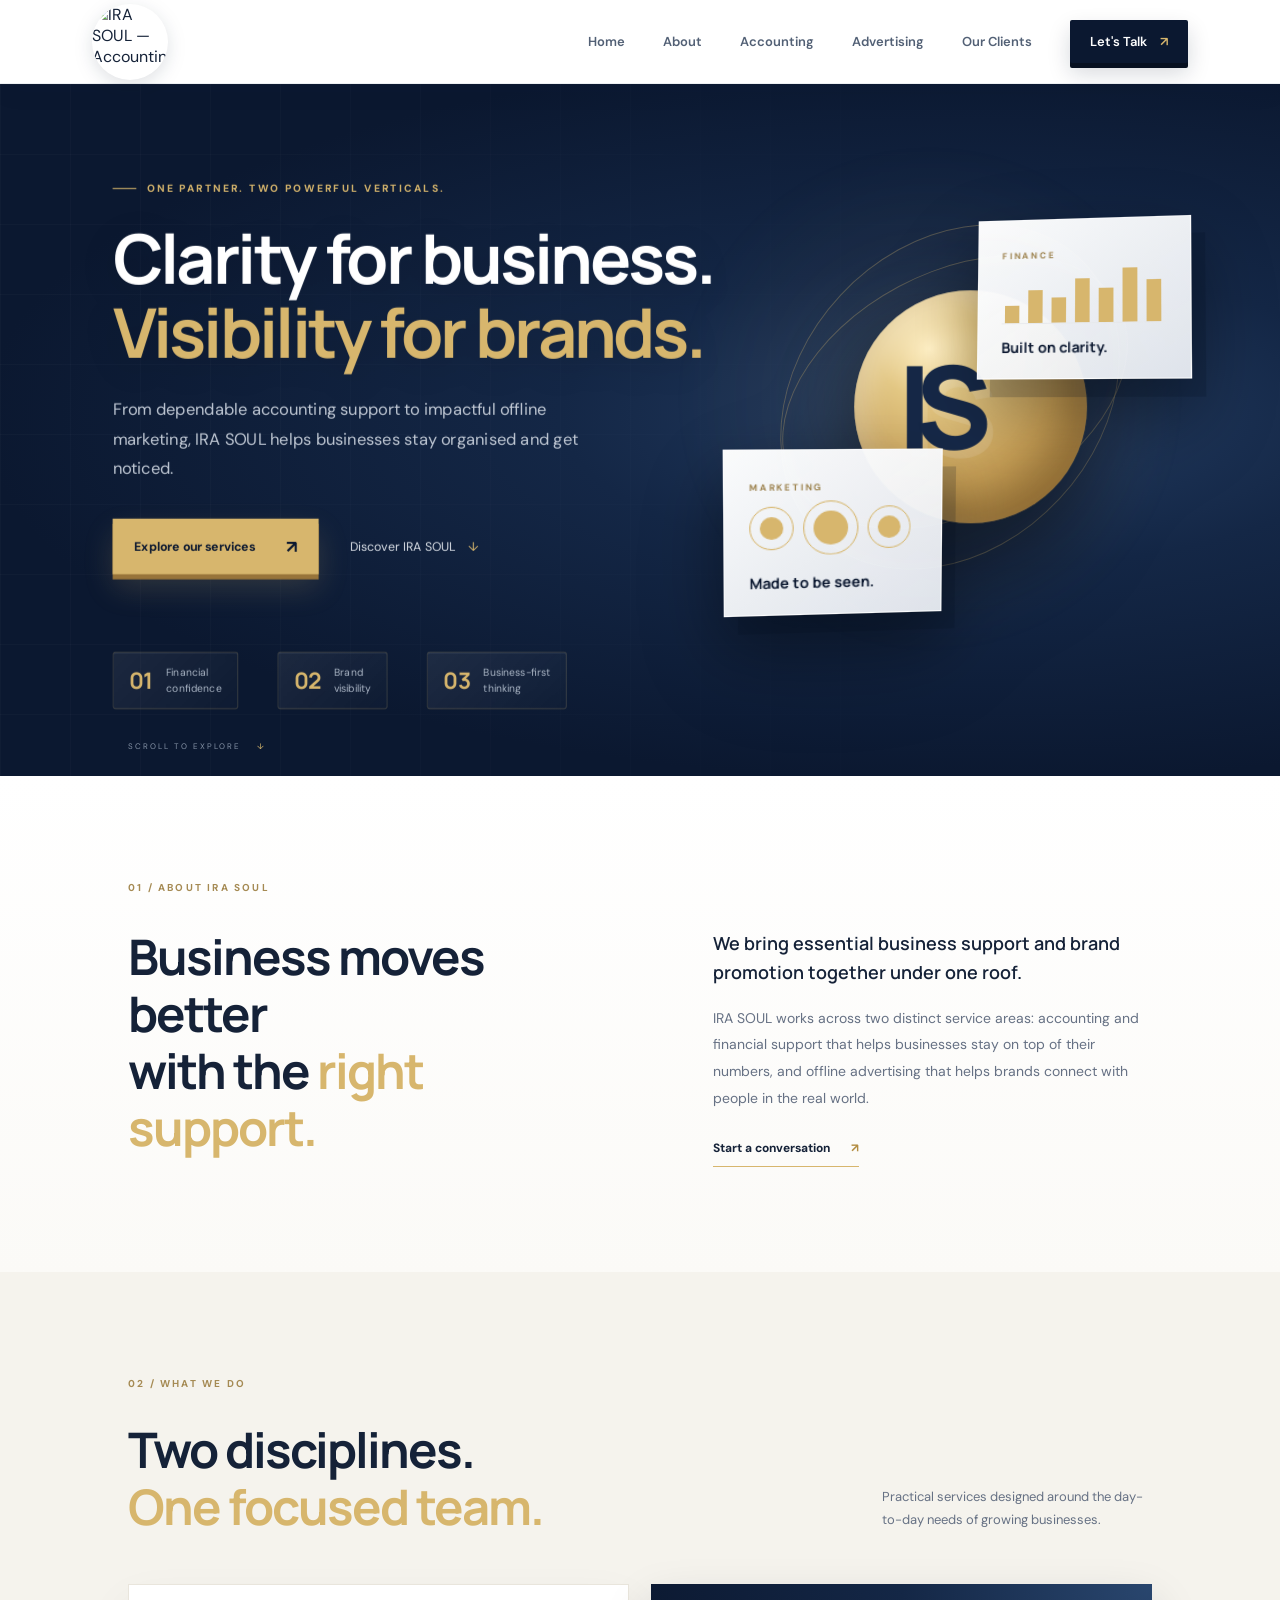
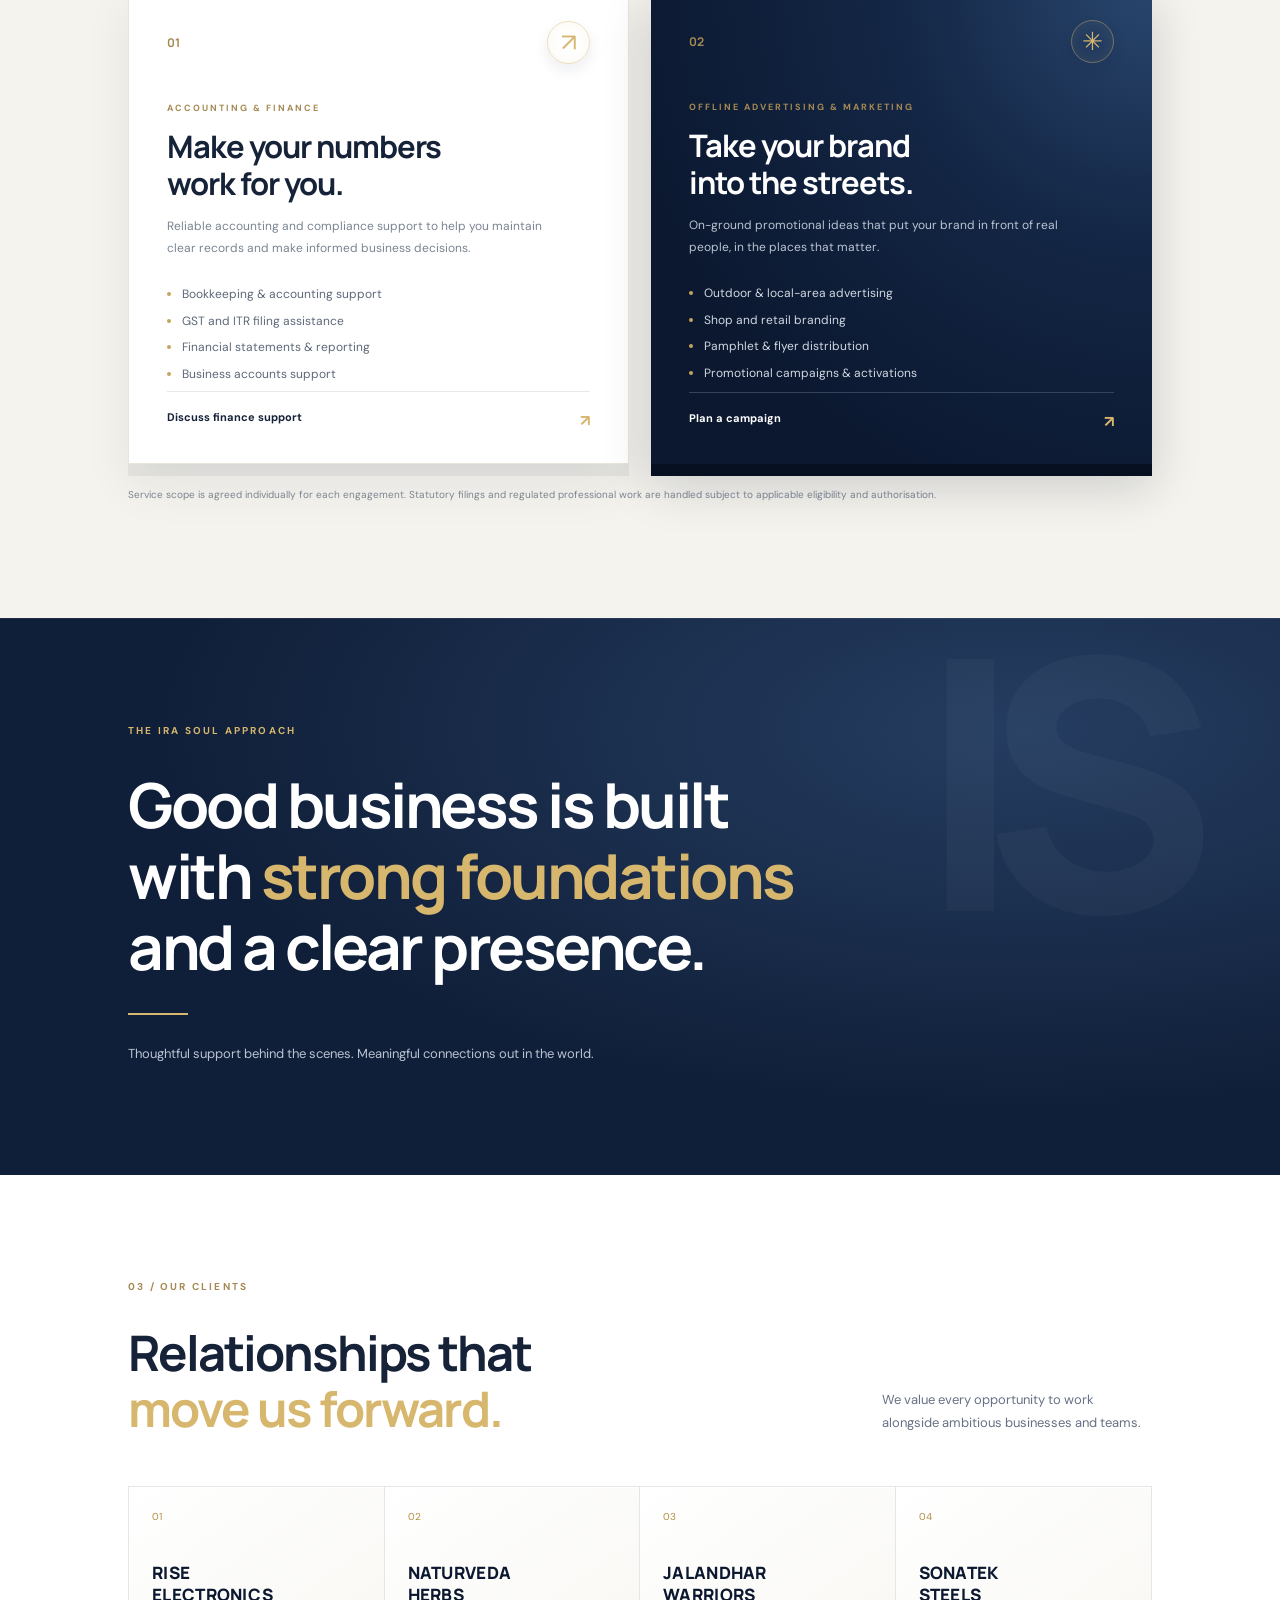
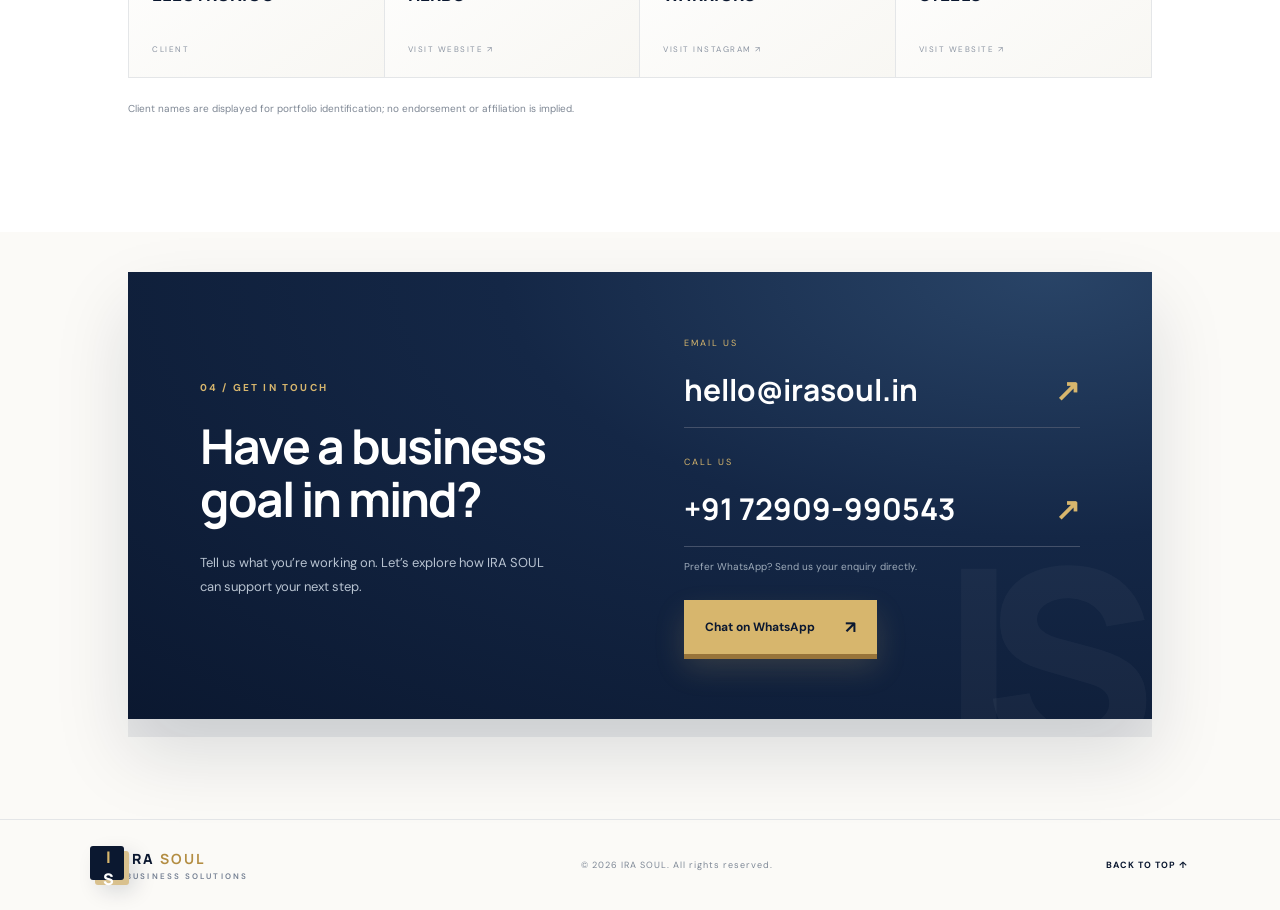
==== index.html @ 8b899a7f "Switch corporate site navigation to dedicated pages" ====
<!doctype html>
<html lang="en">
<head>
  <meta charset="utf-8"><meta name="viewport" content="width=device-width, initial-scale=1">
  <meta name="theme-color" content="#0b1830">
  <meta name="description" content="IRA SOUL brings together accounting and financial support with creative offline advertising and marketing solutions.">
  <title>IRA SOUL | Accounting & Financial Services · Offline Advertising</title>
  <link rel="preconnect" href="https://fonts.googleapis.com"><link rel="preconnect" href="https://fonts.gstatic.com" crossorigin>
  <link href="https://fonts.googleapis.com/css2?family=DM+Sans:wght@400;500;600;700&family=Manrope:wght@400;500;600;700;800&display=swap" rel="stylesheet">
  <link rel="icon" href="https://d2ol7oe51mr4n9.cloudfront.net/user_3KKWYyup1Y2Vf4cGTbC1KsWcP6C/b02558cb-f5ce-4923-b860-c89dc8fa4da7.jpg"><link rel="stylesheet" href="styles.css">
</head>
<body>
<header class="site-header"><a class="brand" href="index.html" aria-label="IRA SOUL home"><img class="brand-logo" src="https://d2ol7oe51mr4n9.cloudfront.net/user_3KKWYyup1Y2Vf4cGTbC1KsWcP6C/b02558cb-f5ce-4923-b860-c89dc8fa4da7.jpg" alt="IRA SOUL — Accounting & Software Solutions"></a>
<button class="menu-toggle" aria-label="Open navigation" aria-expanded="false">☰</button>
<nav class="nav"><a href="index.html">Home</a><a href="about.html">About</a><a href="accounting.html">Accounting</a><a href="advertising.html">Advertising</a><a href="clients.html">Our Clients</a><a href="contact.html" class="nav-cta">Let's Talk <span>↗</span></a></nav></header>
<main>
<section class="hero" id="home"><div class="hero-grid"></div><div class="hero-content"><div class="eyebrow light"><i></i> ONE PARTNER. TWO POWERFUL VERTICALS.</div><h1>Clarity for business.<br><em>Visibility for brands.</em></h1><p>From dependable accounting support to impactful offline marketing, IRA SOUL helps businesses stay organised and get noticed.</p><div class="hero-actions"><a class="button button-gold" href="#services">Explore our services <span>↗</span></a><a class="text-link" href="#about">Discover IRA SOUL <span>↓</span></a></div><div class="hero-proof"><div><b>01</b><span>Financial<br>confidence</span></div><div><b>02</b><span>Brand<br>visibility</span></div><div><b>03</b><span>Business-first<br>thinking</span></div></div></div><div class="hero-art" aria-hidden="true"><div class="orbit orbit-one"></div><div class="orbit orbit-two"></div><div class="art-card card-top"><span class="mini-label">FINANCE</span><div class="chart"><i></i><i></i><i></i><i></i><i></i><i></i><i></i></div><b>Built on clarity.</b></div><div class="art-card card-bottom"><span class="mini-label">MARKETING</span><div class="signal"><i></i><i></i><i></i></div><b>Made to be seen.</b></div><div class="gold-disc"></div><div class="hero-monogram">IS</div></div><div class="hero-scroll">SCROLL TO EXPLORE <span>↓</span></div></section>
<section class="intro section" id="about"><div class="section-kicker">01 / ABOUT IRA SOUL</div><div class="intro-layout"><h2>Business moves better<br>with the <em>right support.</em></h2><div><p class="lead">We bring essential business support and brand promotion together under one roof.</p><p>IRA SOUL works across two distinct service areas: accounting and financial support that helps businesses stay on top of their numbers, and offline advertising that helps brands connect with people in the real world.</p><a class="arrow-link" href="#contact">Start a conversation <span>↗</span></a></div></div></section>
<section class="services section" id="services"><div class="section-kicker">02 / WHAT WE DO</div><div class="section-heading"><h2>Two disciplines.<br><em>One focused team.</em></h2><p>Practical services designed around the day-to-day needs of growing businesses.</p></div><div class="service-grid"><article class="service-card finance"><div class="service-top"><span class="service-number">01</span><span class="service-icon">↗</span></div><div class="service-tag">ACCOUNTING & FINANCE</div><h3>Make your numbers<br>work for you.</h3><p>Reliable accounting and compliance support to help you maintain clear records and make informed business decisions.</p><ul><li>Bookkeeping & accounting support</li><li>GST and ITR filing assistance</li><li>Financial statements & reporting</li><li>Business accounts support</li></ul><a href="#contact" class="card-link">Discuss finance support <span>↗</span></a></article><article class="service-card marketing"><div class="service-top"><span class="service-number">02</span><span class="service-icon">✳</span></div><div class="service-tag">OFFLINE ADVERTISING & MARKETING</div><h3>Take your brand<br>into the streets.</h3><p>On-ground promotional ideas that put your brand in front of real people, in the places that matter.</p><ul><li>Outdoor & local-area advertising</li><li>Shop and retail branding</li><li>Pamphlet & flyer distribution</li><li>Promotional campaigns & activations</li></ul><a href="#contact" class="card-link">Plan a campaign <span>↗</span></a></article></div><p class="disclaimer">Service scope is agreed individually for each engagement. Statutory filings and regulated professional work are handled subject to applicable eligibility and authorisation.</p></section>
<section class="statement"><div class="statement-inner"><span class="section-kicker light">THE IRA SOUL APPROACH</span><h2>Good business is built<br>with <em>strong foundations</em><br>and a clear presence.</h2><div class="statement-line"></div><p>Thoughtful support behind the scenes. Meaningful connections out in the world.</p></div></section>
<section class="clients section" id="clients"><div class="section-kicker">03 / OUR CLIENTS</div><div class="section-heading"><h2>Relationships that<br><em>move us forward.</em></h2><p>We value every opportunity to work alongside ambitious businesses and teams.</p></div><div class="client-grid"><div class="client-tile"><span>01</span><strong>RISE<br>ELECTRONICS</strong><small>CLIENT</small></div><a class="client-tile" href="https://naturvedaherbs.in/" target="_blank" rel="noopener"><span>02</span><strong>NATURVEDA<br>HERBS</strong><small>VISIT WEBSITE ↗</small></a><a class="client-tile" href="https://www.instagram.com/jalandhar_warriors_/" target="_blank" rel="noopener"><span>03</span><strong>JALANDHAR<br>WARRIORS</strong><small>VISIT INSTAGRAM ↗</small></a><a class="client-tile" href="https://www.sonateksteels.com/" target="_blank" rel="noopener"><span>04</span><strong>SONATEK<br>STEELS</strong><small>VISIT WEBSITE ↗</small></a></div><p class="client-note">Client names are displayed for portfolio identification; no endorsement or affiliation is implied.</p></section>
<section class="contact section" id="contact"><div class="contact-panel"><div><div class="section-kicker light">04 / GET IN TOUCH</div><h2>Have a business<br>goal in mind?</h2><p>Tell us what you’re working on. Let’s explore how IRA SOUL can support your next step.</p></div><div class="contact-side"><div class="contact-label">EMAIL US</div><a class="contact-email" href="mailto:hello@irasoul.in">hello@irasoul.in <span>↗</span></a><div class="contact-label" style="margin-top:28px">CALL US</div><a class="contact-email" href="tel:+9172909990543">+91 72909-990543 <span>↗</span></a><p class="contact-hint">Prefer WhatsApp? Send us your enquiry directly.</p><a class="button button-gold" href="https://wa.me/9172909990543?text=Hello%20IRA%20SOUL%2C%20I%20would%20like%20to%20make%20an%20enquiry." target="_blank" rel="noopener">Chat on WhatsApp <span>↗</span></a></div></div></section>
</main>
<footer><a class="brand footer-brand" href="index.html"><span class="brand-mark">I<span>S</span></span><span class="brand-name">IRA <b>SOUL</b><small>BUSINESS SOLUTIONS</small></span></a><span>© <span id="year"></span> IRA SOUL. All rights reserved.</span><a href="#home" class="back-top">BACK TO TOP ↑</a></footer>
<script src="script.js"></script>
</body></html>
---- styles.css ----
:root{--navy:#0b1830;--navy2:#142746;--gold:#d7b66d;--cream:#f5f3ed;--ink:#152238;--muted:#667184;--line:#e4e6e8}*{box-sizing:border-box}html{scroll-behavior:smooth}body{margin:0;color:var(--ink);font-family:'DM Sans',sans-serif}a{color:inherit;text-decoration:none}.site-header{height:84px;padding:0 7.2%;display:flex;align-items:center;justify-content:space-between;background:#fff;position:sticky;top:0;z-index:20;border-bottom:1px solid #edf0f2}.brand{display:flex;align-items:center;gap:12px}.brand-mark{width:42px;height:42px;background:var(--navy);color:var(--gold);display:grid;place-items:center;font:800 19px Manrope;letter-spacing:-3px;border-radius:3px}.brand-mark span{color:white}.brand-name{font:800 17px Manrope;letter-spacing:2px;color:var(--navy)}.brand-name b{color:#b38d42}.brand-name small{display:block;font:600 8px 'DM Sans';letter-spacing:2.1px;margin-top:3px;color:#758093}.nav{display:flex;align-items:center;gap:38px;font-size:13px;font-weight:600}.nav a:not(.nav-cta){color:#526075}.nav a:hover,.arrow-link:hover{color:#b38d42}.nav-cta{background:var(--navy);color:#fff;padding:13px 20px;border-radius:2px}.nav-cta span{color:var(--gold);margin-left:10px}.menu-toggle{display:none;background:none;border:0;font-size:25px}.hero{min-height:660px;background:var(--navy);color:white;position:relative;overflow:hidden;padding:105px 10% 75px;display:flex;align-items:center}.hero-grid{position:absolute;inset:0;background-image:linear-gradient(rgba(255,255,255,.035) 1px,transparent 1px),linear-gradient(90deg,rgba(255,255,255,.035) 1px,transparent 1px);background-size:70px 70px;mask-image:linear-gradient(90deg,black,transparent 85%)}.hero-content{position:relative;z-index:2;max-width:610px}.eyebrow,.section-kicker{font-size:10px;letter-spacing:2.2px;font-weight:700;color:#a58a53}.eyebrow{display:flex;align-items:center;gap:10px}.eyebrow i{width:23px;height:1px;background:var(--gold)}.light{color:var(--gold)}h1,h2,h3{font-family:Manrope,sans-serif}h1{font-size:clamp(44px,5.2vw,70px);line-height:1.08;letter-spacing:-3px;margin:25px 0}h1 em,h2 em{font-style:normal;color:var(--gold)}.hero-content>p{font-size:16px;line-height:1.8;color:#c1c9d5;max-width:490px}.hero-actions{display:flex;align-items:center;gap:30px;margin-top:34px}.button{display:inline-flex;align-items:center;gap:30px;padding:16px 21px;font-size:12px;font-weight:700}.button-gold{background:var(--gold);color:var(--navy)}.button span{font-size:17px}.text-link{font-size:12px;color:#dbe0e7}.text-link span{color:var(--gold);padding-left:9px}.hero-proof{display:flex;gap:38px;margin-top:75px}.hero-proof div{display:flex;gap:12px;align-items:center}.hero-proof b{font:700 22px Manrope;color:var(--gold)}.hero-proof span{font-size:10px;line-height:1.5;color:#aeb9c8}.hero-art{position:absolute;right:9%;top:17%;width:410px;height:420px}.orbit{position:absolute;border:1px solid rgba(215,182,109,.3);border-radius:50%;transform:rotate(-28deg)}.orbit-one{width:370px;height:240px;top:70px;left:15px}.orbit-two{width:300px;height:380px;top:5px;left:45px;transform:rotate(43deg)}.gold-disc{position:absolute;width:220px;height:220px;border-radius:50%;background:linear-gradient(135deg,#e4cc91,#a57d36);top:95px;left:105px;box-shadow:0 20px 90px #0006}.hero-monogram{position:absolute;top:132px;left:148px;font:800 105px Manrope;letter-spacing:-15px;color:#152746;z-index:2}.art-card{position:absolute;z-index:3;background:#fff;color:var(--navy);padding:19px 21px;box-shadow:0 18px 55px #0004;width:190px}.card-top{top:35px;right:0}.card-bottom{bottom:32px;left:0}.mini-label{font-size:8px;letter-spacing:1.8px;color:#9b814c;font-weight:700}.art-card>b{display:block;font:700 13px Manrope;margin-top:12px}.chart{height:55px;display:flex;align-items:end;gap:8px;border-bottom:1px solid #e6e8eb;padding:0 3px}.chart i{width:13px;background:#d7b66d;height:30%}.chart i:nth-child(2){height:55%}.chart i:nth-child(3){height:42%}.chart i:nth-child(4){height:75%}.chart i:nth-child(5){height:58%}.chart i:nth-child(6){height:90%}.chart i:nth-child(7){height:70%}.signal{height:55px;display:flex;align-items:center;gap:8px}.signal i{width:38px;height:38px;border:1px solid #d7b66d;border-radius:50%;position:relative}.signal i:after{content:'';position:absolute;inset:8px;border-radius:50%;background:#d7b66d}.signal i:nth-child(2){width:48px;height:48px}.hero-scroll{position:absolute;bottom:25px;left:10%;font-size:8px;letter-spacing:2px;color:#8592a5}.hero-scroll span{color:var(--gold);margin-left:12px}.section{padding:105px 10%}.intro-layout{display:grid;grid-template-columns:1.1fr 1fr;gap:10%;margin-top:35px}.intro h2,.section-heading h2{font-size:clamp(34px,4vw,49px);line-height:1.16;letter-spacing:-2px;margin:0}.intro-layout p{color:var(--muted);font-size:14px;line-height:1.9}.intro-layout .lead{font:600 18px/1.6 Manrope;color:var(--ink);margin-top:0}.arrow-link{display:inline-block;margin-top:15px;font-size:12px;font-weight:700;border-bottom:1px solid var(--gold);padding-bottom:10px}.arrow-link span{color:#b38d42;margin-left:18px}.services{background:var(--cream)}.section-heading{display:flex;justify-content:space-between;align-items:end;margin:32px 0 48px}.section-heading>p{max-width:270px;color:var(--muted);font-size:13px;line-height:1.8;margin:0 0 4px}.service-grid{display:grid;grid-template-columns:1fr 1fr;gap:22px}.service-card{padding:36px 38px 32px;min-height:480px;position:relative}.finance{background:#fff}.marketing{background:var(--navy);color:white}.service-top{display:flex;justify-content:space-between;align-items:center}.service-number{font:700 12px Manrope;color:#a58a53}.service-icon{font-size:25px;color:var(--gold)}.service-tag{font-size:9px;letter-spacing:2px;font-weight:700;color:#a58a53;margin-top:38px}.service-card h3{font-size:31px;letter-spacing:-1px;line-height:1.2;margin:14px 0}.service-card>p{font-size:12px;line-height:1.8;color:#7a8492;max-width:390px}.marketing>p{color:#bac4d2}.service-card ul{padding:10px 0 0 15px;margin:0;color:#5d6879;font-size:12px;line-height:2.2}.marketing ul{color:#d1d8e1}.service-card li::marker{color:#c4a45f}.card-link{position:absolute;bottom:32px;left:38px;right:38px;border-top:1px solid #e7e9eb;padding-top:18px;font-size:11px;font-weight:700;display:flex;justify-content:space-between}.marketing .card-link{border-color:#34435b}.card-link span{color:var(--gold);font-size:16px}.disclaimer,.client-note{font-size:10px;line-height:1.7;color:#7e8794;margin-top:22px}.statement{background:#101f39;color:white;padding:100px 10%;position:relative;overflow:hidden}.statement:after{content:'IS';position:absolute;right:8%;top:-80px;font:800 350px Manrope;color:#ffffff08;letter-spacing:-40px}.statement-inner{position:relative;z-index:1}.statement h2{font-size:clamp(38px,5vw,62px);line-height:1.15;letter-spacing:-2.5px;margin:30px 0}.statement-line{width:60px;height:2px;background:var(--gold);margin:30px 0}.statement p{font-size:13px;color:#b9c3d1}.clients{background:#fff}.client-grid{display:grid;grid-template-columns:repeat(4,1fr);border:1px solid var(--line);margin-top:15px}.client-tile{min-height:190px;padding:23px;display:flex;flex-direction:column;justify-content:space-between;border-right:1px solid var(--line);transition:.25s}.client-tile:last-child{border:0}.client-tile:hover{background:var(--cream);transform:translateY(-4px)}.client-tile>span{font-size:10px;color:#b38d42}.client-tile strong{font:800 17px/1.3 Manrope;letter-spacing:.3px;color:var(--navy)}.client-tile small{font-size:8px;letter-spacing:1.5px;color:#8b94a2}.contact{padding-top:40px;padding-bottom:100px}.contact-panel{background:var(--navy);color:white;padding:65px 7%;display:grid;grid-template-columns:1fr 1fr;gap:10%;align-items:center}.contact-panel h2{font-size:48px;line-height:1.12;letter-spacing:-2px;margin:25px 0}.contact-panel>div:first-child>p{color:#b8c3d1;font-size:13px;line-height:1.8;max-width:360px}.contact-label{font-size:9px;letter-spacing:2px;color:var(--gold);margin-bottom:20px}.contact-email{font:700 clamp(20px,2.5vw,30px) Manrope;border-bottom:1px solid #44516a;padding-bottom:17px;display:flex;justify-content:space-between}.contact-email span{color:var(--gold)}.contact-hint{font-size:10px;color:#9eabba;line-height:1.6;margin:12px 0 25px}footer{padding:28px 7.2%;display:flex;align-items:center;justify-content:space-between;border-top:1px solid var(--line)}footer>span,.back-top{font-size:9px;letter-spacing:1px;color:#7d8795}.footer-brand .brand-mark{width:34px;height:34px;font-size:16px}.footer-brand .brand-name{font-size:14px}.back-top{font-weight:700;color:var(--navy)}@media(max-width:900px){.hero{padding-left:7%;padding-right:7%}.hero-art{right:-4%;opacity:.55}.hero-content{max-width:560px}.section{padding:80px 7%}.hero-scroll{left:7%}.client-grid{grid-template-columns:repeat(2,1fr)}.client-tile:nth-child(2){border-right:0}.client-tile:nth-child(-n+2){border-bottom:1px solid var(--line)}}@media(max-width:650px){.site-header{height:70px;padding:0 6%}.menu-toggle{display:block;color:var(--navy)}.nav{display:none;position:absolute;top:70px;left:0;right:0;background:#fff;padding:22px 6%;flex-direction:column;align-items:stretch;gap:20px;border-bottom:1px solid var(--line)}.nav.open{display:flex}.nav-cta{text-align:center}.hero{min-height:690px;padding:75px 7% 90px;align-items:flex-start}.hero-content{max-width:100%}h1{font-size:46px;letter-spacing:-2px}.hero-content>p{font-size:14px}.hero-art{top:330px;right:-65px;transform:scale(.72);transform-origin:top right;opacity:.48}.hero-proof{gap:17px;margin-top:55px}.hero-proof div{gap:7px}.hero-proof b{font-size:18px}.hero-proof span{font-size:8px}.hero-actions{gap:18px;flex-wrap:wrap}.button{padding:14px 16px}.intro-layout,.contact-panel{grid-template-columns:1fr;gap:25px}.intro h2,.section-heading h2{font-size:37px}.section-heading{display:block}.section-heading>p{margin-top:18px}.service-grid{grid-template-columns:1fr}.service-card{min-height:455px;padding:30px}.card-link{left:30px;right:30px}.statement{padding:75px 7%}.statement h2{font-size:40px}.client-grid{grid-template-columns:1fr 1fr}.client-tile{min-height:160px;padding:17px}.client-tile strong{font-size:14px}.contact{padding:20px 5% 65px}.contact-panel{padding:42px 8%}.contact-panel h2{font-size:40px}footer{padding:24px 6%;flex-wrap:wrap;gap:20px}footer>span{order:3;width:100%}}


/* IRA SOUL — refined dimensional visual system */
:root{--gold-bright:#f0d79c;--gold-deep:#98743a}
body{background:#fbfaf7}
.site-header{box-shadow:0 8px 28px rgba(11,24,48,.045);backdrop-filter:blur(14px)}
.brand-mark{position:relative;box-shadow:5px 5px 0 #d9c18e,10px 10px 22px rgba(11,24,48,.16);transform:translate(-2px,-2px)}
.nav-cta{box-shadow:0 5px 0 #071020,0 10px 22px rgba(11,24,48,.17);transition:transform .2s,box-shadow .2s}
.nav-cta:hover{transform:translateY(-3px);box-shadow:0 8px 0 #071020,0 16px 25px rgba(11,24,48,.2)}
.hero{isolation:isolate;perspective:1200px;background:radial-gradient(ellipse at 76% 48%,#243d62 0%,#142746 30%,#0b1830 72%)}
.hero:before{content:"";position:absolute;z-index:-1;width:520px;height:520px;border-radius:50%;right:7%;top:8%;background:radial-gradient(circle,rgba(215,182,109,.14),rgba(215,182,109,.035) 42%,transparent 70%);filter:blur(2px)}
.hero-grid{opacity:.65}
.hero-content{transform:translateZ(35px)}
.hero h1{ text-shadow:0 8px 35px rgba(0,0,0,.18)}
.button-gold{box-shadow:0 5px 0 #98743a,0 14px 30px rgba(215,182,109,.18);transition:transform .22s,box-shadow .22s}
.button-gold:hover{transform:translateY(-3px);box-shadow:0 8px 0 #98743a,0 18px 35px rgba(215,182,109,.25)}
.hero-art{perspective:1000px;transform-style:preserve-3d;filter:drop-shadow(0 30px 40px rgba(0,0,0,.16))}
.orbit{box-shadow:inset 0 0 25px rgba(215,182,109,.035)}
.gold-disc{background:radial-gradient(circle at 32% 25%,#fff0c6 0%,#e3c783 22%,#c49d55 57%,#8c682f 100%);box-shadow:inset -18px -20px 34px rgba(74,48,11,.24),inset 12px 12px 24px rgba(255,255,255,.3),0 35px 70px rgba(0,0,0,.38);transform:translateZ(55px)}
.hero-monogram{text-shadow:5px 7px 0 rgba(255,255,255,.12);transform:translateZ(85px)}
.art-card{border:1px solid rgba(255,255,255,.75);background:linear-gradient(145deg,rgba(255,255,255,.98),rgba(235,239,245,.94));box-shadow:12px 16px 0 rgba(4,13,29,.18),0 28px 55px rgba(0,0,0,.27);transform-style:preserve-3d;transition:transform .35s,box-shadow .35s}
.card-top{transform:translateZ(105px) rotateY(-9deg) rotateX(5deg)}
.card-bottom{transform:translateZ(125px) rotateY(8deg) rotateX(-4deg)}
.card-top:hover{transform:translateZ(135px) rotateY(-4deg) rotateX(2deg)}
.card-bottom:hover{transform:translateZ(155px) rotateY(4deg) rotateX(-2deg)}
.hero-proof div{padding:12px 15px;border:1px solid rgba(215,182,109,.17);background:linear-gradient(135deg,rgba(255,255,255,.07),rgba(255,255,255,.015));box-shadow:inset 0 1px rgba(255,255,255,.08);border-radius:3px}
.section{position:relative}
.intro{background:linear-gradient(180deg,#fff 0%,#fbfaf7 100%)}
.service-card{transform-style:preserve-3d;box-shadow:0 12px 0 rgba(11,24,48,.055),0 22px 45px rgba(11,24,48,.07);transition:transform .3s,box-shadow .3s}
.service-card:hover{transform:translateY(-8px) perspective(900px) rotateX(1deg);box-shadow:0 18px 0 rgba(11,24,48,.045),0 32px 55px rgba(11,24,48,.13)}
.finance{border:1px solid #e9e5dc}
.marketing{background:radial-gradient(circle at 100% 0%,#29466e 0%,#142746 36%,#0b1830 78%);box-shadow:0 12px 0 #071020,0 22px 45px rgba(11,24,48,.18)}
.service-icon{width:43px;height:43px;border:1px solid rgba(215,182,109,.45);border-radius:50%;display:grid;place-items:center;box-shadow:inset 0 0 15px rgba(215,182,109,.1),0 6px 15px rgba(11,24,48,.08)}
.statement{background:radial-gradient(ellipse at 80% 20%,#253d61,#101f39 60%);box-shadow:inset 0 1px rgba(255,255,255,.06)}
.client-tile{background:linear-gradient(145deg,#fff,#f8f7f3);box-shadow:inset 0 1px #fff;transition:transform .25s,box-shadow .25s,background .25s}
.client-tile:hover{transform:translateY(-6px) perspective(600px) rotateX(2deg);box-shadow:0 12px 24px rgba(11,24,48,.1);background:#fff}
.contact-panel{background:radial-gradient(ellipse at 90% 0%,#294467,#142746 42%,#0b1830 100%);box-shadow:0 18px 0 rgba(11,24,48,.07),0 35px 70px rgba(11,24,48,.13);position:relative;overflow:hidden}
.contact-panel:after{content:"IS";position:absolute;right:3%;bottom:-115px;font:800 260px Manrope;letter-spacing:-35px;color:rgba(255,255,255,.035);pointer-events:none}
.contact-panel>div{position:relative;z-index:1}
@media(max-width:900px){.hero-art{transform:scale(.92);transform-origin:center right}}
@media(max-width:650px){.hero-art{transform:scale(.72);transform-origin:top right}.hero-proof div{padding:8px 9px}.service-card:hover,.client-tile:hover{transform:none}.card-top{transform:translateZ(70px) rotateY(-5deg)}.card-bottom{transform:translateZ(85px) rotateY(5deg)}}
@media(prefers-reduced-motion:reduce){*,*::before,*::after{scroll-behavior:auto!important;transition:none!important;animation:none!important}}

/* Official IRA SOUL brand mark */
.brand{gap:0}
.brand-logo{display:block;width:76px;height:76px;object-fit:contain;border-radius:50%;background:#fff;filter:drop-shadow(0 5px 9px rgba(11,24,48,.13));}
@media(max-width:650px){.brand-logo{width:66px;height:66px}}
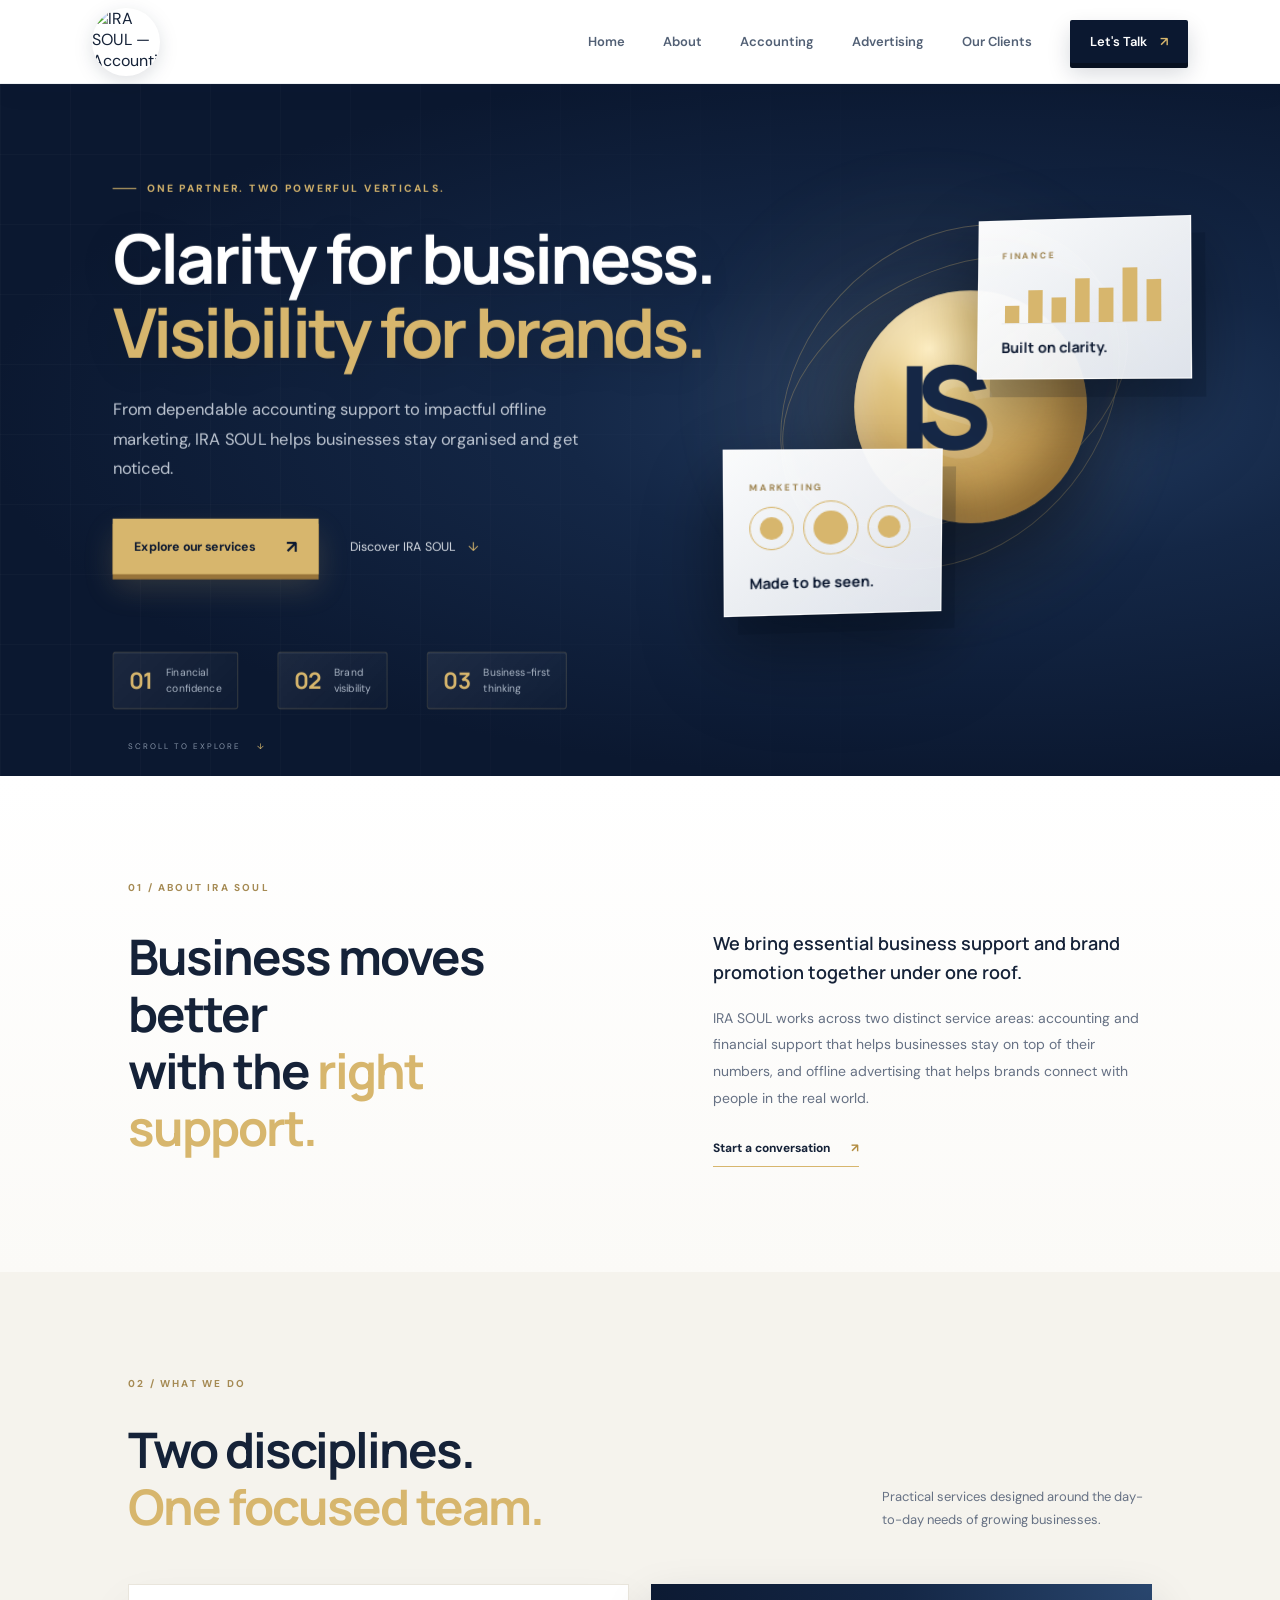
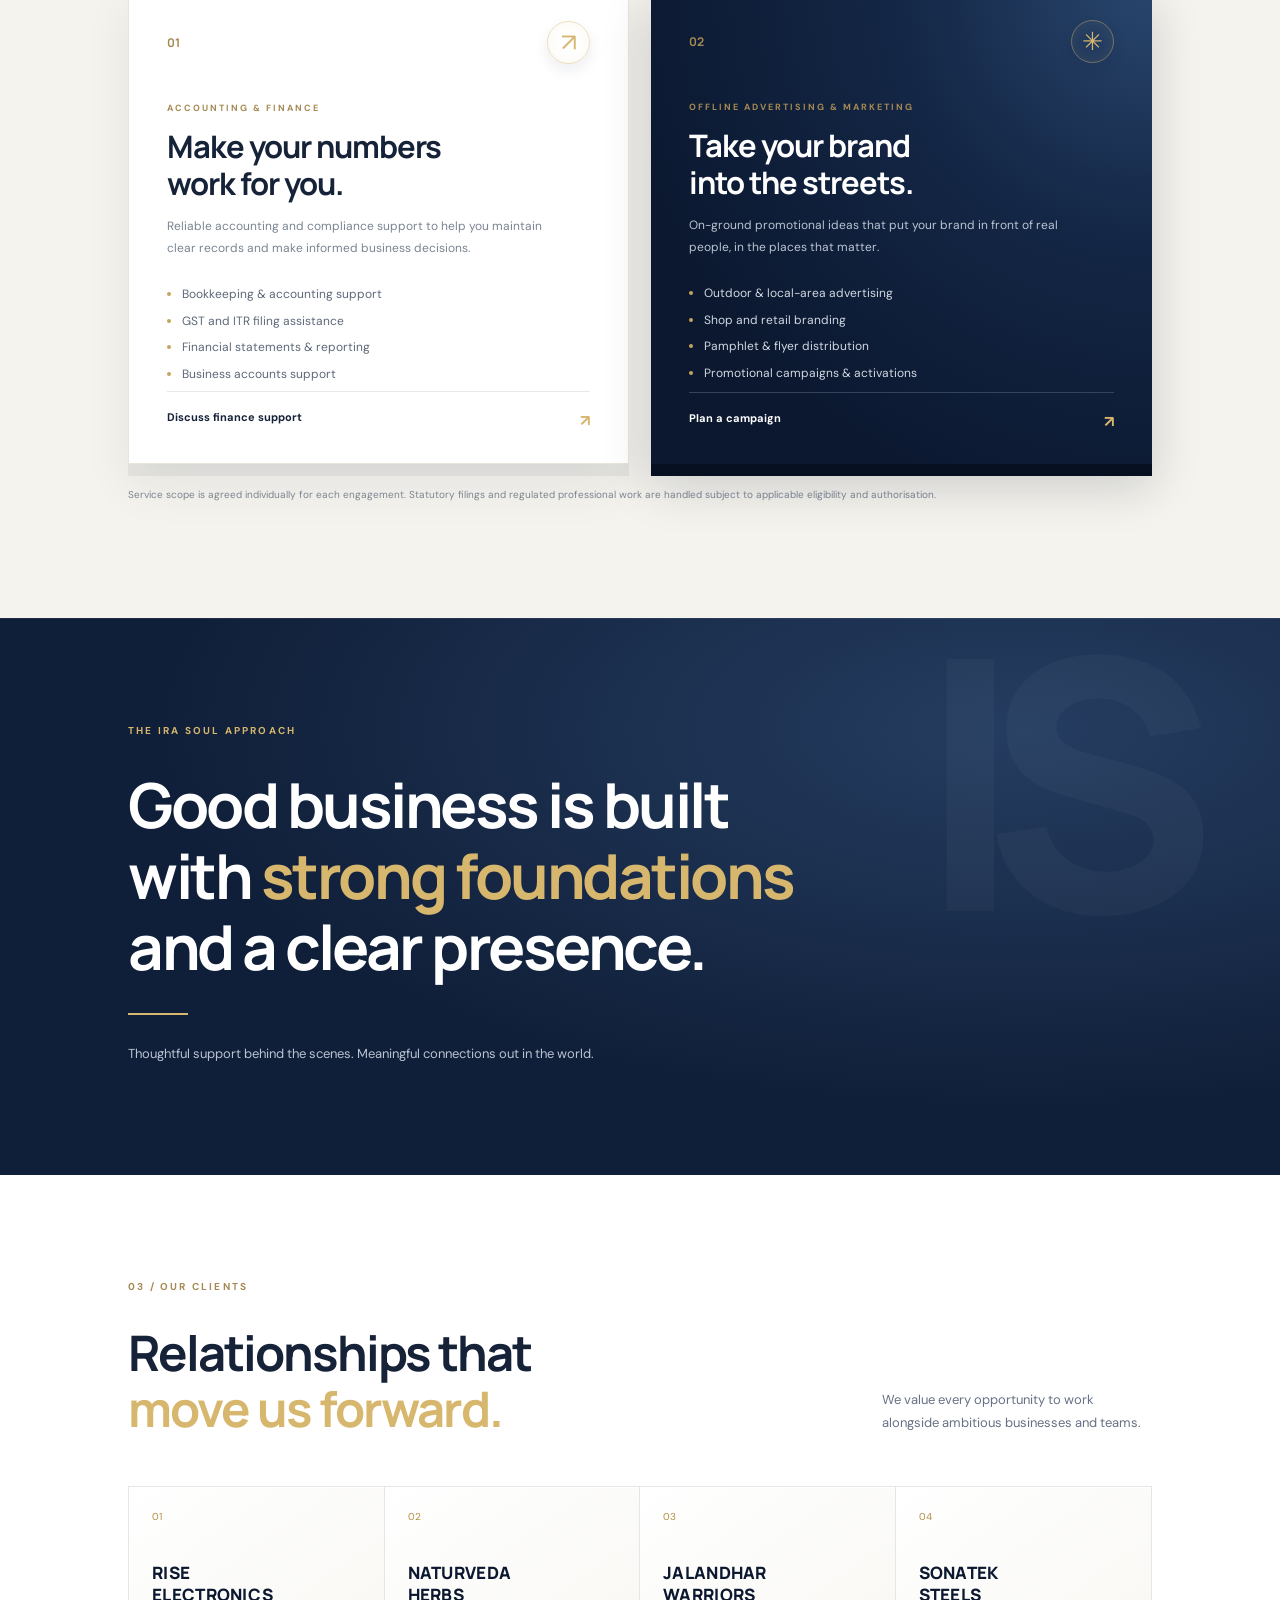
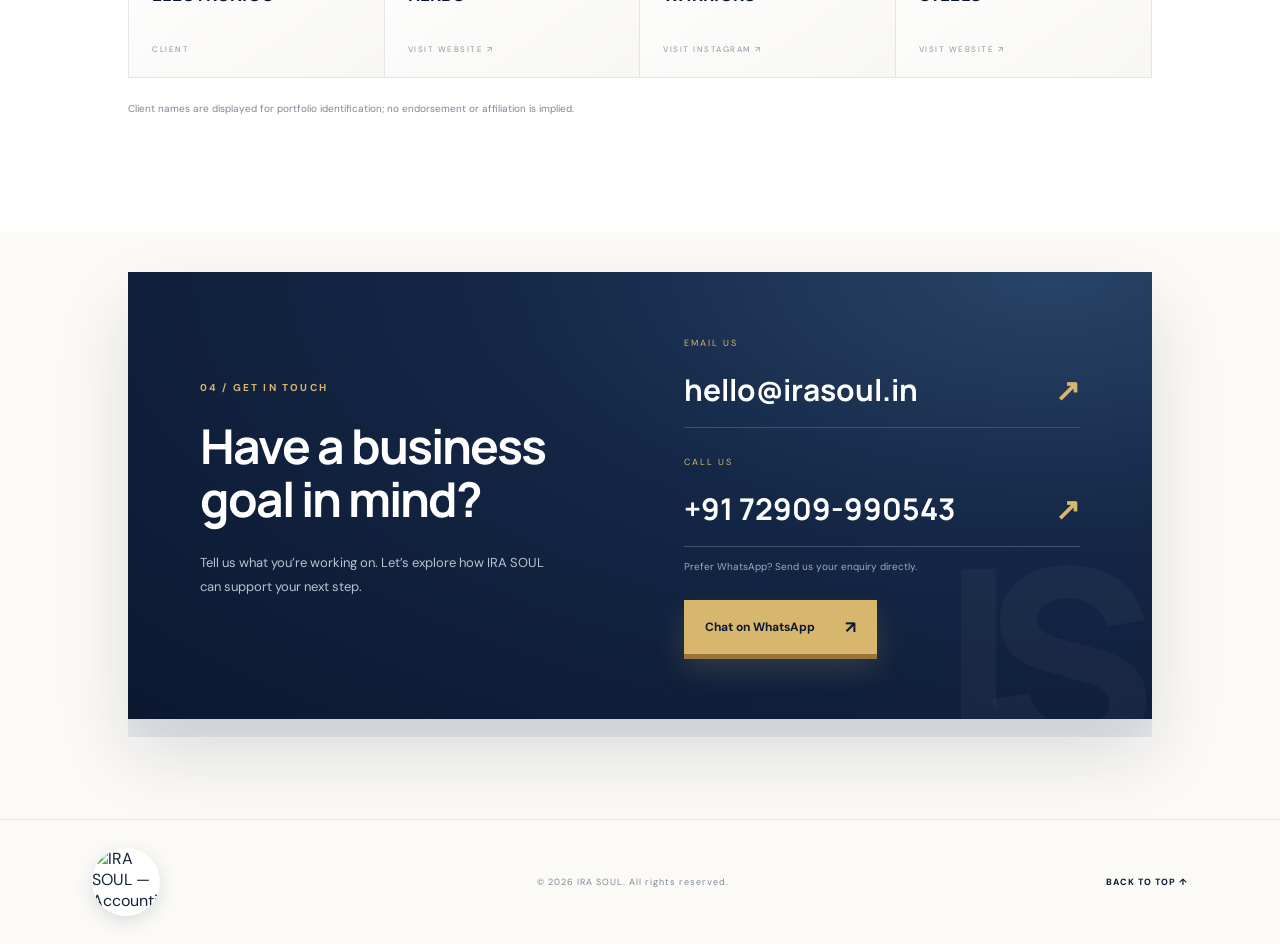
==== commit b98dbdca: "Replace text footer mark with official IRA SOUL logo" ====
--- a/index.html
+++ b/index.html
@@ -21,6 +21,6 @@
 <section class="clients section" id="clients"><div class="section-kicker">03 / OUR CLIENTS</div><div class="section-heading"><h2>Relationships that<br><em>move us forward.</em></h2><p>We value every opportunity to work alongside ambitious businesses and teams.</p></div><div class="client-grid"><div class="client-tile"><span>01</span><strong>RISE<br>ELECTRONICS</strong><small>CLIENT</small></div><a class="client-tile" href="https://naturvedaherbs.in/" target="_blank" rel="noopener"><span>02</span><strong>NATURVEDA<br>HERBS</strong><small>VISIT WEBSITE ↗</small></a><a class="client-tile" href="https://www.instagram.com/jalandhar_warriors_/" target="_blank" rel="noopener"><span>03</span><strong>JALANDHAR<br>WARRIORS</strong><small>VISIT INSTAGRAM ↗</small></a><a class="client-tile" href="https://www.sonateksteels.com/" target="_blank" rel="noopener"><span>04</span><strong>SONATEK<br>STEELS</strong><small>VISIT WEBSITE ↗</small></a></div><p class="client-note">Client names are displayed for portfolio identification; no endorsement or affiliation is implied.</p></section>
 <section class="contact section" id="contact"><div class="contact-panel"><div><div class="section-kicker light">04 / GET IN TOUCH</div><h2>Have a business<br>goal in mind?</h2><p>Tell us what you’re working on. Let’s explore how IRA SOUL can support your next step.</p></div><div class="contact-side"><div class="contact-label">EMAIL US</div><a class="contact-email" href="mailto:hello@irasoul.in">hello@irasoul.in <span>↗</span></a><div class="contact-label" style="margin-top:28px">CALL US</div><a class="contact-email" href="tel:+9172909990543">+91 72909-990543 <span>↗</span></a><p class="contact-hint">Prefer WhatsApp? Send us your enquiry directly.</p><a class="button button-gold" href="https://wa.me/9172909990543?text=Hello%20IRA%20SOUL%2C%20I%20would%20like%20to%20make%20an%20enquiry." target="_blank" rel="noopener">Chat on WhatsApp <span>↗</span></a></div></div></section>
 </main>
-<footer><a class="brand footer-brand" href="index.html"><span class="brand-mark">I<span>S</span></span><span class="brand-name">IRA <b>SOUL</b><small>BUSINESS SOLUTIONS</small></span></a><span>© <span id="year"></span> IRA SOUL. All rights reserved.</span><a href="#home" class="back-top">BACK TO TOP ↑</a></footer>
+<footer><a class="brand footer-brand" href="index.html" aria-label="IRA SOUL home"><img class="brand-logo" src="https://d2ol7oe51mr4n9.cloudfront.net/user_3KKWYyup1Y2Vf4cGTbC1KsWcP6C/b02558cb-f5ce-4923-b860-c89dc8fa4da7.jpg" alt="IRA SOUL — Accounting & Software Solutions"></a><span>© <span id="year"></span> IRA SOUL. All rights reserved.</span><a href="#home" class="back-top">BACK TO TOP ↑</a></footer>
 <script src="script.js"></script>
 </body></html>
--- a/styles.css
+++ b/styles.css
@@ -46,3 +46,28 @@
 .brand{gap:0}
 .brand-logo{display:block;width:76px;height:76px;object-fit:contain;border-radius:50%;background:#fff;filter:drop-shadow(0 5px 9px rgba(11,24,48,.13));}
 @media(max-width:650px){.brand-logo{width:66px;height:66px}}
+
+/* Dedicated corporate inner pages */
+.inner-hero{position:relative;overflow:hidden;padding:112px max(7vw,28px) 100px;background:radial-gradient(circle at 82% 24%,rgba(204,164,91,.22),transparent 27%),linear-gradient(125deg,#09172d 0%,#142b4c 62%,#203a5a 100%);color:#fff;min-height:390px}
+.inner-hero:after{content:"";position:absolute;width:430px;height:430px;border:1px solid rgba(219,183,112,.25);border-radius:50%;right:8%;top:-130px;box-shadow:0 0 0 28px rgba(255,255,255,.025),0 0 0 58px rgba(255,255,255,.02);pointer-events:none}
+.inner-hero .section-kicker{color:#d6b775;position:relative;z-index:1}
+.inner-hero h1{font:800 clamp(42px,6vw,76px)/1.08 Manrope,sans-serif;max-width:850px;margin:24px 0 18px;letter-spacing:-.045em;position:relative;z-index:1}
+.inner-hero p{font-size:18px;line-height:1.7;color:#d7dfeb;max-width:690px;margin:0 0 30px;position:relative;z-index:1}
+.inner-hero .button{position:relative;z-index:1}
+.inner-content{padding-top:82px;padding-bottom:110px}
+.inner-content .section-heading{display:grid;grid-template-columns:1.15fr .85fr;gap:60px;align-items:start;margin-bottom:56px}
+.inner-content .section-heading h2{font-size:clamp(27px,3.2vw,42px);line-height:1.25;letter-spacing:-.035em}
+.inner-content .section-heading p{line-height:1.8;color:#687386}
+.detail-grid,.portfolio-grid{display:grid;grid-template-columns:repeat(3,minmax(0,1fr));gap:22px}
+.detail-card,.portfolio-card{background:linear-gradient(145deg,#fff,#f5f7fa);border:1px solid #e5e9ef;border-radius:18px;padding:30px;box-shadow:0 12px 35px rgba(13,29,51,.06);transition:transform .3s,box-shadow .3s}
+.detail-card:hover,.portfolio-card:hover{transform:translateY(-7px);box-shadow:0 22px 48px rgba(13,29,51,.12)}
+.detail-card>span,.portfolio-card>span{font-size:11px;letter-spacing:.14em;color:#b08b4c;font-weight:700}
+.detail-card h2,.portfolio-card h2{font:800 24px/1.2 Manrope,sans-serif;color:#10213b;margin:22px 0 14px}
+.detail-card p{color:#687386;line-height:1.75}
+.detail-card a,.portfolio-card small{color:#a27b3e;font-weight:700;text-decoration:none}
+.portfolio-grid{grid-template-columns:repeat(2,minmax(0,1fr))}
+.portfolio-card{min-height:230px;display:flex;flex-direction:column;justify-content:space-between;text-decoration:none;background:radial-gradient(circle at 90% 10%,rgba(208,173,112,.15),transparent 32%),linear-gradient(145deg,#fff,#f3f5f8)}
+.portfolio-card h2{font-size:clamp(28px,3vw,40px);letter-spacing:-.04em}
+.inner-content .client-note{margin-top:28px;color:#7b8491;font-size:13px}
+.brand-logo{width:68px;height:68px}
+@media(max-width:760px){.inner-hero{padding:82px 26px 74px;min-height:340px}.inner-hero:after{right:-220px}.inner-content .section-heading{grid-template-columns:1fr;gap:18px}.detail-grid{grid-template-columns:1fr}.portfolio-grid{grid-template-columns:1fr}.detail-card,.portfolio-card{padding:25px}.brand-logo{width:60px;height:60px}}
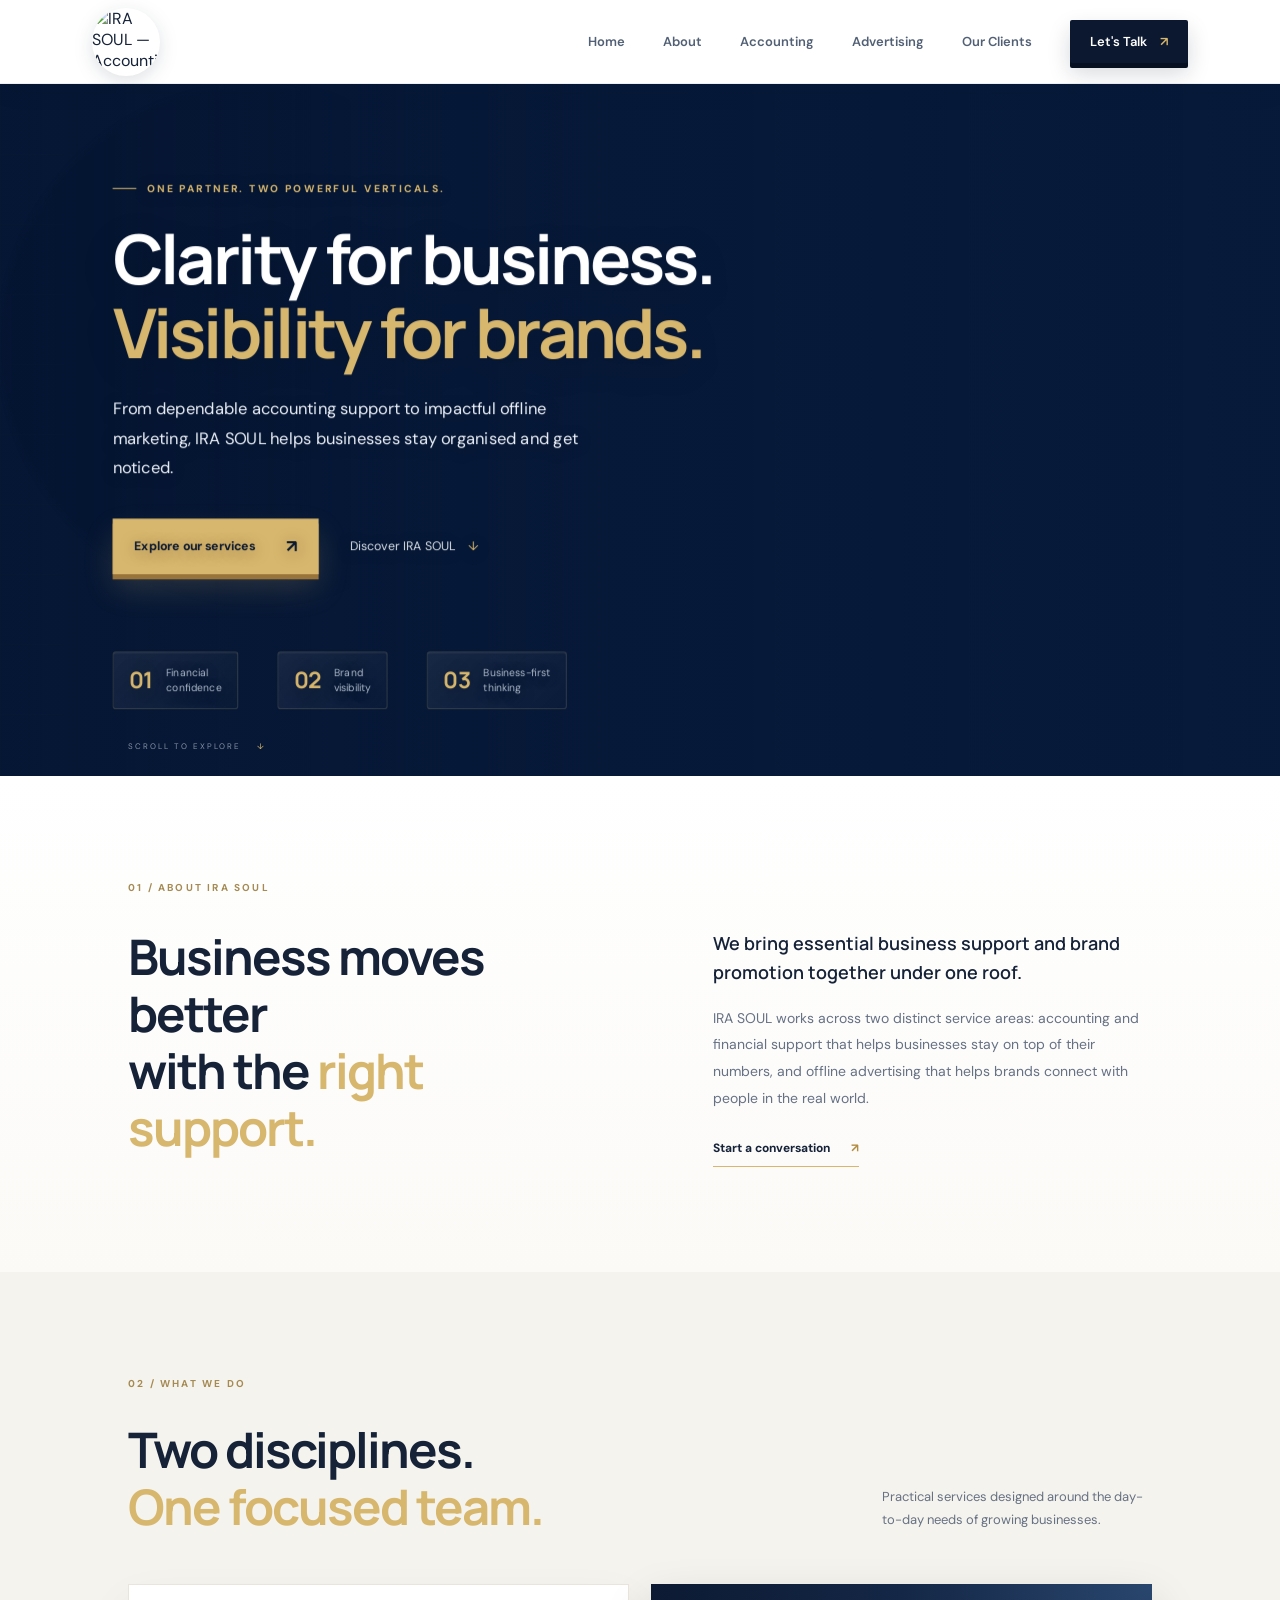
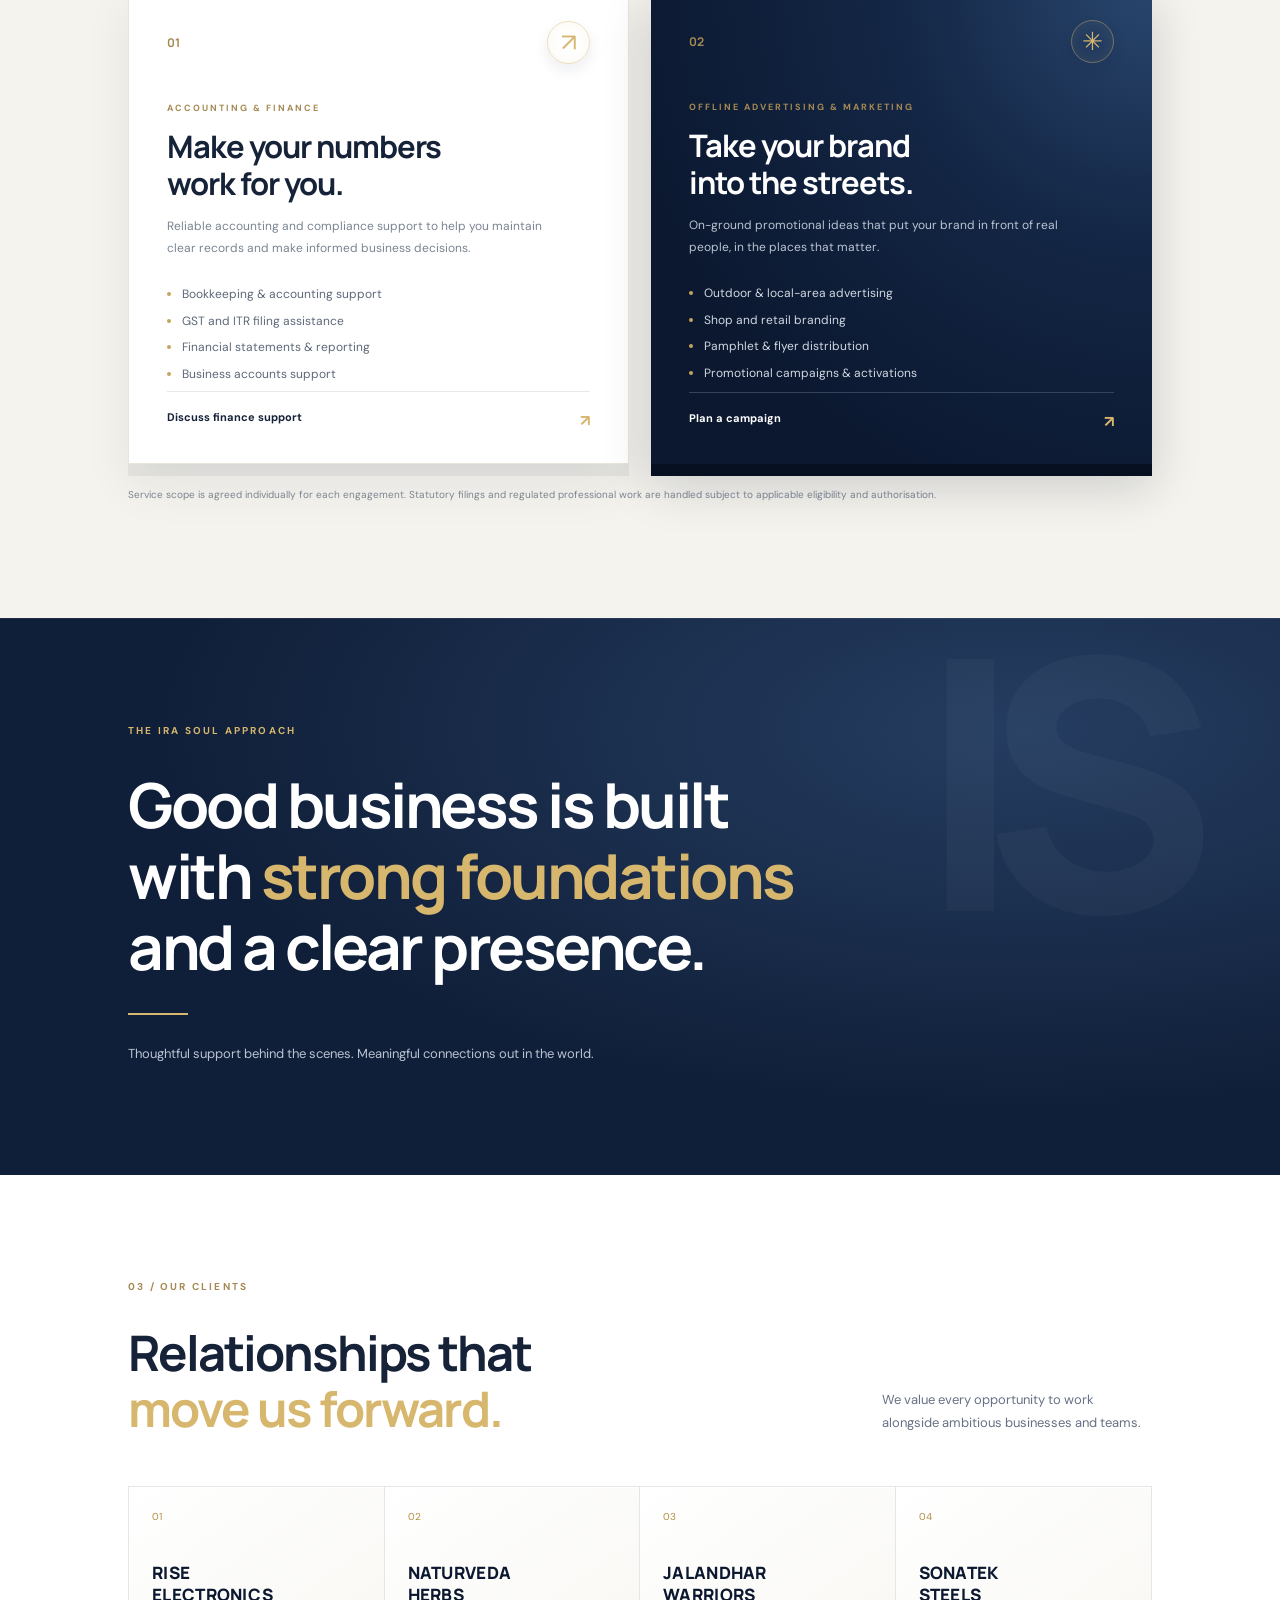
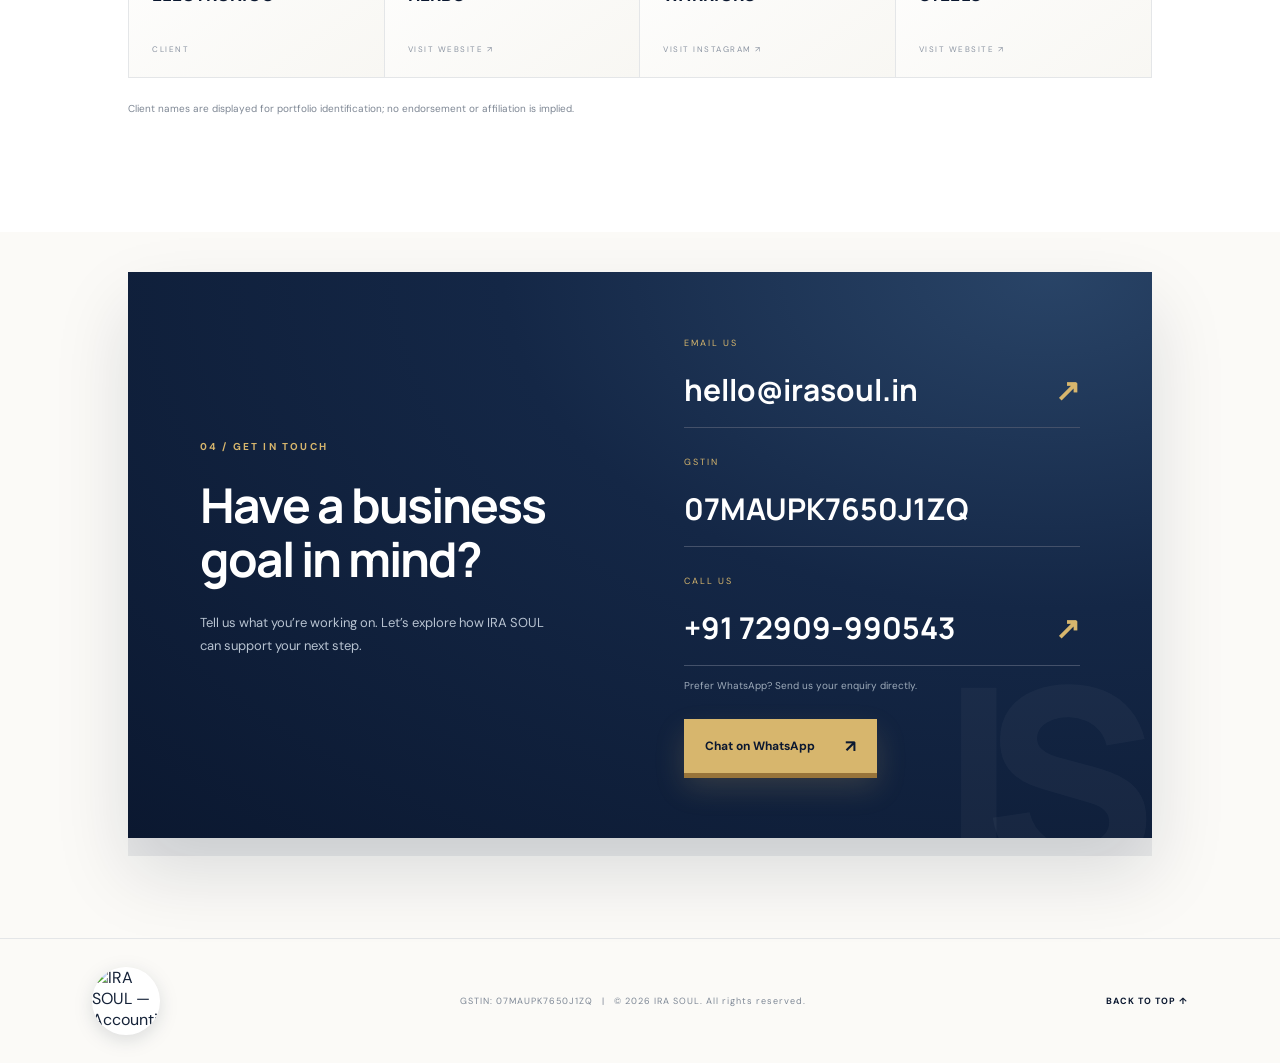
==== commit 2898612d: "Add IRA SOUL GSTIN to homepage contact and footer" ====
--- a/index.html
+++ b/index.html
@@ -19,8 +19,8 @@
 <section class="services section" id="services"><div class="section-kicker">02 / WHAT WE DO</div><div class="section-heading"><h2>Two disciplines.<br><em>One focused team.</em></h2><p>Practical services designed around the day-to-day needs of growing businesses.</p></div><div class="service-grid"><article class="service-card finance"><div class="service-top"><span class="service-number">01</span><span class="service-icon">↗</span></div><div class="service-tag">ACCOUNTING & FINANCE</div><h3>Make your numbers<br>work for you.</h3><p>Reliable accounting and compliance support to help you maintain clear records and make informed business decisions.</p><ul><li>Bookkeeping & accounting support</li><li>GST and ITR filing assistance</li><li>Financial statements & reporting</li><li>Business accounts support</li></ul><a href="#contact" class="card-link">Discuss finance support <span>↗</span></a></article><article class="service-card marketing"><div class="service-top"><span class="service-number">02</span><span class="service-icon">✳</span></div><div class="service-tag">OFFLINE ADVERTISING & MARKETING</div><h3>Take your brand<br>into the streets.</h3><p>On-ground promotional ideas that put your brand in front of real people, in the places that matter.</p><ul><li>Outdoor & local-area advertising</li><li>Shop and retail branding</li><li>Pamphlet & flyer distribution</li><li>Promotional campaigns & activations</li></ul><a href="#contact" class="card-link">Plan a campaign <span>↗</span></a></article></div><p class="disclaimer">Service scope is agreed individually for each engagement. Statutory filings and regulated professional work are handled subject to applicable eligibility and authorisation.</p></section>
 <section class="statement"><div class="statement-inner"><span class="section-kicker light">THE IRA SOUL APPROACH</span><h2>Good business is built<br>with <em>strong foundations</em><br>and a clear presence.</h2><div class="statement-line"></div><p>Thoughtful support behind the scenes. Meaningful connections out in the world.</p></div></section>
 <section class="clients section" id="clients"><div class="section-kicker">03 / OUR CLIENTS</div><div class="section-heading"><h2>Relationships that<br><em>move us forward.</em></h2><p>We value every opportunity to work alongside ambitious businesses and teams.</p></div><div class="client-grid"><div class="client-tile"><span>01</span><strong>RISE<br>ELECTRONICS</strong><small>CLIENT</small></div><a class="client-tile" href="https://naturvedaherbs.in/" target="_blank" rel="noopener"><span>02</span><strong>NATURVEDA<br>HERBS</strong><small>VISIT WEBSITE ↗</small></a><a class="client-tile" href="https://www.instagram.com/jalandhar_warriors_/" target="_blank" rel="noopener"><span>03</span><strong>JALANDHAR<br>WARRIORS</strong><small>VISIT INSTAGRAM ↗</small></a><a class="client-tile" href="https://www.sonateksteels.com/" target="_blank" rel="noopener"><span>04</span><strong>SONATEK<br>STEELS</strong><small>VISIT WEBSITE ↗</small></a></div><p class="client-note">Client names are displayed for portfolio identification; no endorsement or affiliation is implied.</p></section>
-<section class="contact section" id="contact"><div class="contact-panel"><div><div class="section-kicker light">04 / GET IN TOUCH</div><h2>Have a business<br>goal in mind?</h2><p>Tell us what you’re working on. Let’s explore how IRA SOUL can support your next step.</p></div><div class="contact-side"><div class="contact-label">EMAIL US</div><a class="contact-email" href="mailto:hello@irasoul.in">hello@irasoul.in <span>↗</span></a><div class="contact-label" style="margin-top:28px">CALL US</div><a class="contact-email" href="tel:+9172909990543">+91 72909-990543 <span>↗</span></a><p class="contact-hint">Prefer WhatsApp? Send us your enquiry directly.</p><a class="button button-gold" href="https://wa.me/9172909990543?text=Hello%20IRA%20SOUL%2C%20I%20would%20like%20to%20make%20an%20enquiry." target="_blank" rel="noopener">Chat on WhatsApp <span>↗</span></a></div></div></section>
+<section class="contact section" id="contact"><div class="contact-panel"><div><div class="section-kicker light">04 / GET IN TOUCH</div><h2>Have a business<br>goal in mind?</h2><p>Tell us what you’re working on. Let’s explore how IRA SOUL can support your next step.</p></div><div class="contact-side"><div class="contact-label">EMAIL US</div><a class="contact-email" href="mailto:hello@irasoul.in">hello@irasoul.in <span>↗</span></a><div class="contact-label" style="margin-top:28px">GSTIN</div><div class="contact-email">07MAUPK7650J1ZQ</div><div class="contact-label" style="margin-top:28px">CALL US</div><a class="contact-email" href="tel:+9172909990543">+91 72909-990543 <span>↗</span></a><p class="contact-hint">Prefer WhatsApp? Send us your enquiry directly.</p><a class="button button-gold" href="https://wa.me/9172909990543?text=Hello%20IRA%20SOUL%2C%20I%20would%20like%20to%20make%20an%20enquiry." target="_blank" rel="noopener">Chat on WhatsApp <span>↗</span></a></div></div></section>
 </main>
-<footer><a class="brand footer-brand" href="index.html" aria-label="IRA SOUL home"><img class="brand-logo" src="https://d2ol7oe51mr4n9.cloudfront.net/user_3KKWYyup1Y2Vf4cGTbC1KsWcP6C/b02558cb-f5ce-4923-b860-c89dc8fa4da7.jpg" alt="IRA SOUL — Accounting & Software Solutions"></a><span>© <span id="year"></span> IRA SOUL. All rights reserved.</span><a href="#home" class="back-top">BACK TO TOP ↑</a></footer>
+<footer><a class="brand footer-brand" href="index.html" aria-label="IRA SOUL home"><img class="brand-logo" src="https://d2ol7oe51mr4n9.cloudfront.net/user_3KKWYyup1Y2Vf4cGTbC1KsWcP6C/b02558cb-f5ce-4923-b860-c89dc8fa4da7.jpg" alt="IRA SOUL — Accounting & Software Solutions"></a><span>GSTIN: 07MAUPK7650J1ZQ &nbsp; | &nbsp; © <span id="year"></span> IRA SOUL. All rights reserved.</span><a href="#home" class="back-top">BACK TO TOP ↑</a></footer>
 <script src="script.js"></script>
 </body></html>
--- a/styles.css
+++ b/styles.css
@@ -71,3 +71,21 @@
 .inner-content .client-note{margin-top:28px;color:#7b8491;font-size:13px}
 .brand-logo{width:68px;height:68px}
 @media(max-width:760px){.inner-hero{padding:82px 26px 74px;min-height:340px}.inner-hero:after{right:-220px}.inner-content .section-heading{grid-template-columns:1fr;gap:18px}.detail-grid{grid-template-columns:1fr}.portfolio-grid{grid-template-columns:1fr}.detail-card,.portfolio-card{padding:25px}.brand-logo{width:60px;height:60px}}
+
+/* Replace the plain navy hero with the supplied IRA SOUL finance + advertising artwork */
+.hero{
+  background-color:#071a3a;
+  background-image:linear-gradient(90deg,rgba(4,18,44,.42) 0%,rgba(4,18,44,.16) 48%,rgba(4,18,44,.04) 100%),url("https://d2ol7oe51mr4n9.cloudfront.net/user_3KKWYyup1Y2Vf4cGTbC1KsWcP6C/4cde28d1-1fd1-4bb5-af0b-54f3c114376f.jpg");
+  background-size:cover;
+  background-position:center center;
+}
+.hero:before{content:"";position:absolute;inset:0;background:linear-gradient(90deg,rgba(3,17,43,.26),transparent 68%);pointer-events:none;z-index:0}
+.hero-grid{opacity:.12}
+.hero-art{display:none}
+.hero-content{max-width:660px;text-shadow:0 2px 16px rgba(0,0,0,.35)}
+.hero-content>p{color:#eef3fb}
+@media(max-width:760px){
+ .hero{background-position:58% center;background-image:linear-gradient(90deg,rgba(4,18,44,.72),rgba(4,18,44,.36)),url("https://d2ol7oe51mr4n9.cloudfront.net/user_3KKWYyup1Y2Vf4cGTbC1KsWcP6C/4cde28d1-1fd1-4bb5-af0b-54f3c114376f.jpg");min-height:690px;padding:100px 7% 65px}
+ .hero-content{max-width:100%}
+ .hero-proof{gap:16px;flex-wrap:wrap}
+}
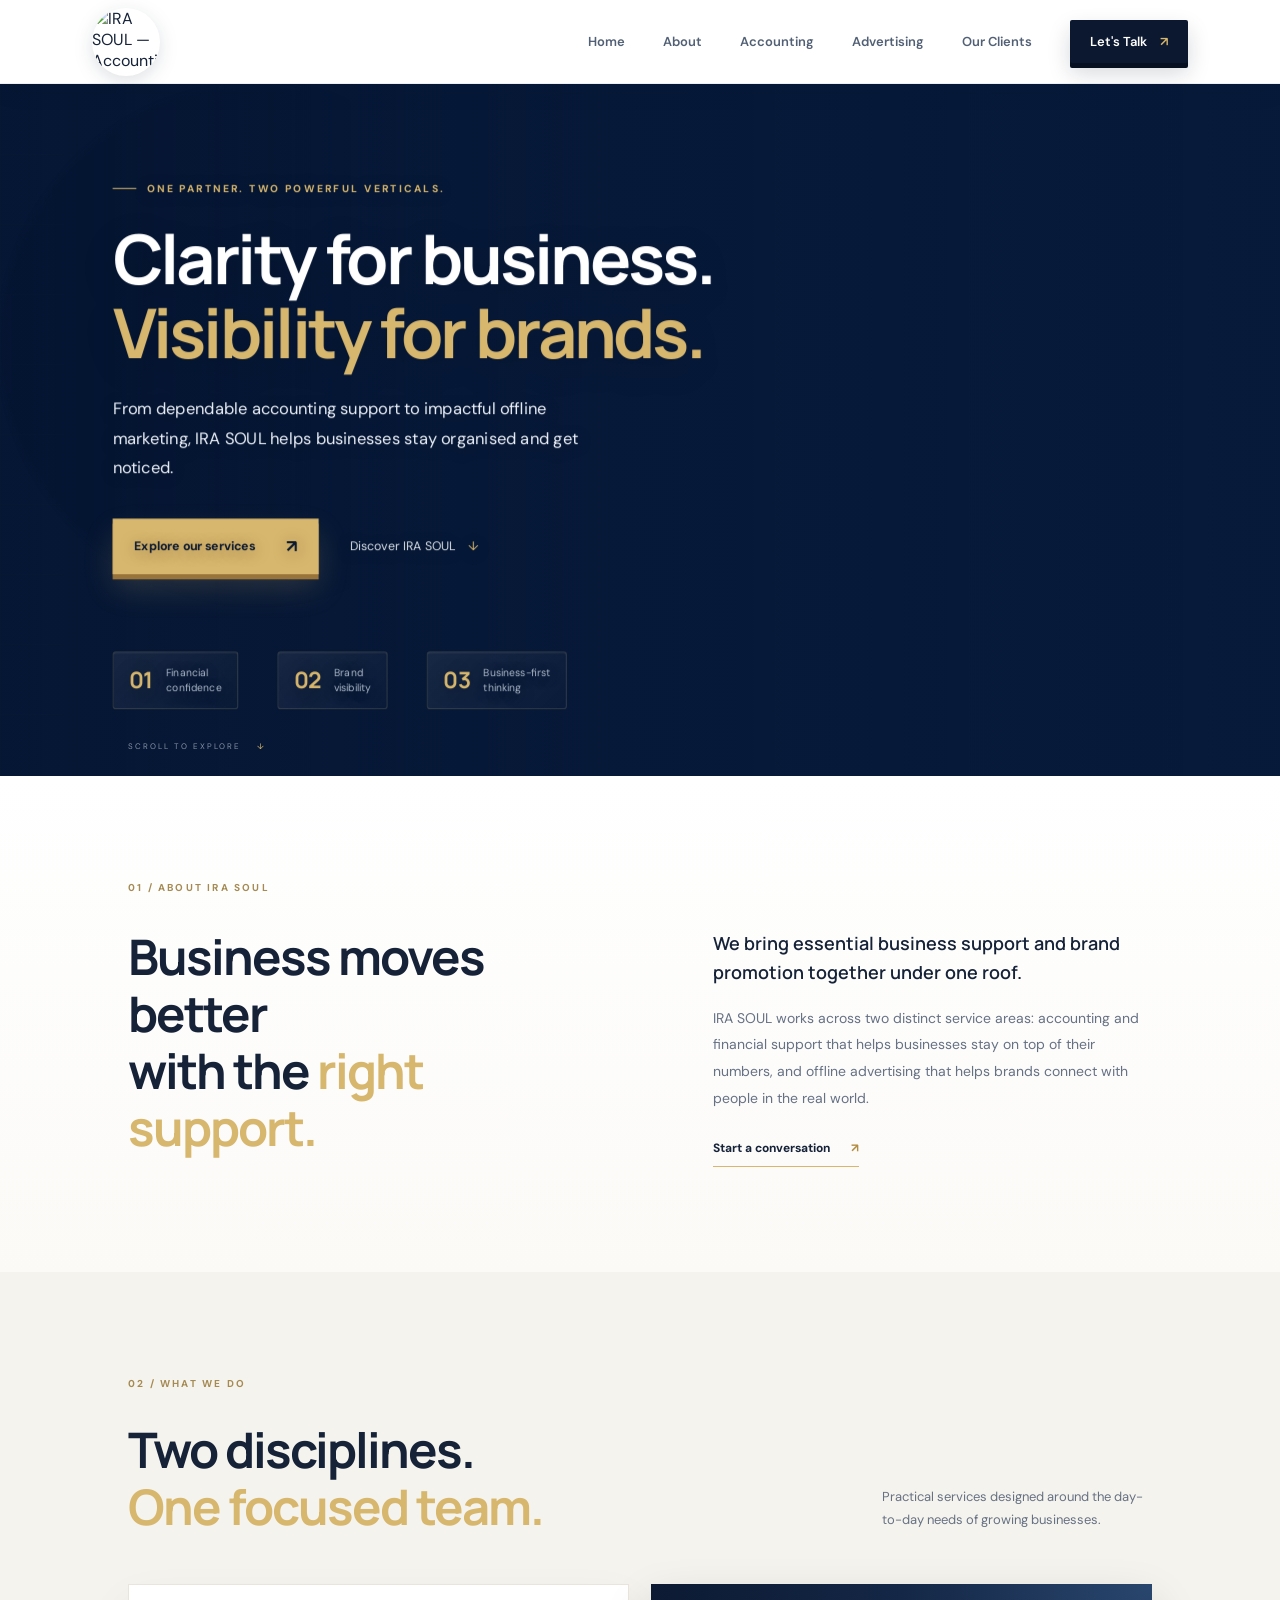
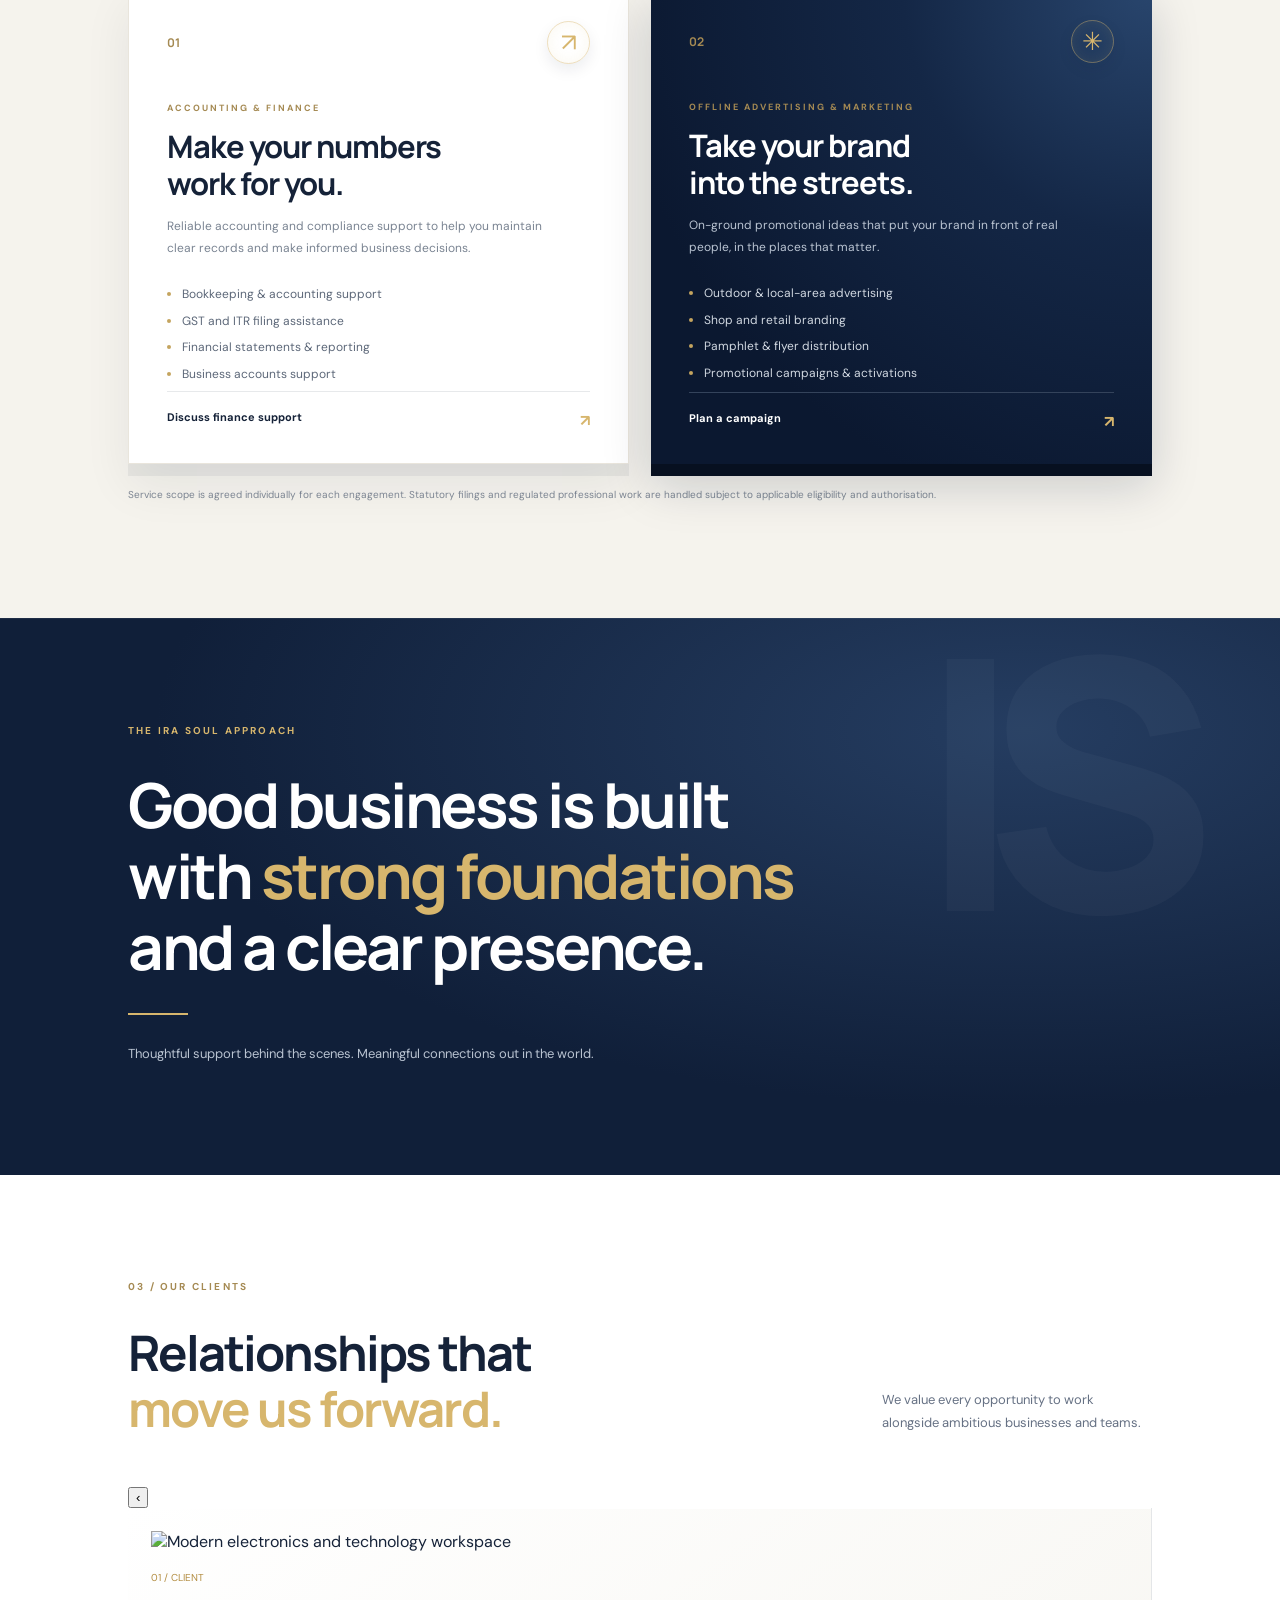
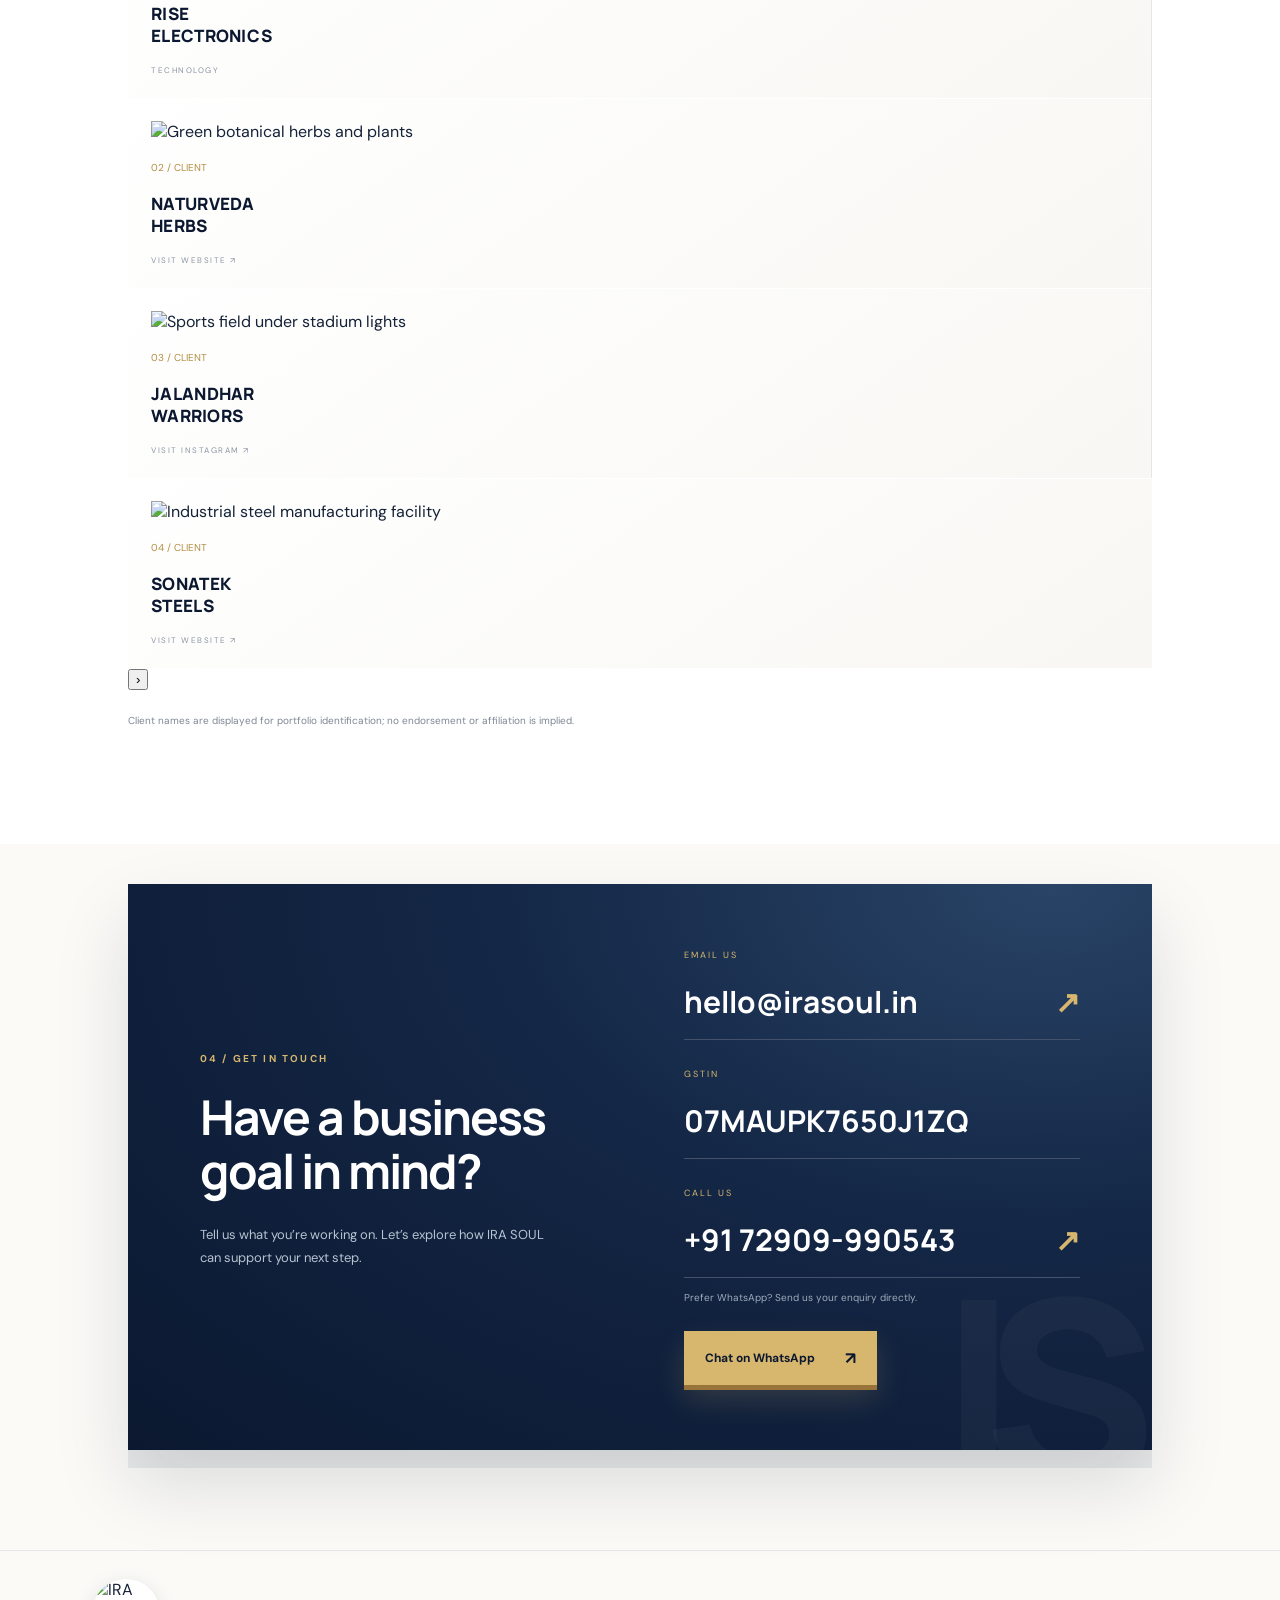
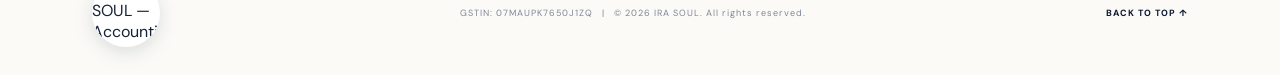
==== commit fb6f87b5: "Upgrade premium client portfolio carousel and image interaction" ====
--- a/index.html
+++ b/index.html
@@ -1,14 +1,30 @@
 <!doctype html>
-<html lang="en">
+<html lang="en-IN">
 <head>
   <meta charset="utf-8"><meta name="viewport" content="width=device-width, initial-scale=1">
   <meta name="theme-color" content="#0b1830">
-  <meta name="description" content="IRA SOUL brings together accounting and financial support with creative offline advertising and marketing solutions.">
-  <title>IRA SOUL | Accounting & Financial Services · Offline Advertising</title>
+  <meta name="description" content="IRA SOUL provides bookkeeping, accounting support, GST and ITR assistance, and offline advertising and local marketing solutions for businesses in Delhi NCR.">
+  <title>IRA SOUL | Accounting, GST Support & Offline Advertising in Delhi NCR</title>
   <link rel="preconnect" href="https://fonts.googleapis.com"><link rel="preconnect" href="https://fonts.gstatic.com" crossorigin>
   <link href="https://fonts.googleapis.com/css2?family=DM+Sans:wght@400;500;600;700&family=Manrope:wght@400;500;600;700;800&display=swap" rel="stylesheet">
-  <link rel="icon" href="https://d2ol7oe51mr4n9.cloudfront.net/user_3KKWYyup1Y2Vf4cGTbC1KsWcP6C/b02558cb-f5ce-4923-b860-c89dc8fa4da7.jpg"><link rel="stylesheet" href="styles.css">
-</head>
+  <link rel="icon" href="https://d2ol7oe51mr4n9.cloudfront.net/user_3KKWYyup1Y2Vf4cGTbC1KsWcP6C/b02558cb-f5ce-4923-b860-c89dc8fa4da7.jpg"><link rel="canonical" href="https://irasoul.in/"><meta name="robots" content="index,follow,max-image-preview:large"><meta property="og:type" content="website"><meta property="og:site_name" content="IRA SOUL"><meta property="og:title" content="IRA SOUL | Accounting, GST Support & Offline Advertising in Delhi NCR"><meta property="og:description" content="IRA SOUL provides bookkeeping, accounting support, GST and ITR assistance, and offline advertising and local marketing solutions for businesses in Delhi NCR."><meta property="og:url" content="https://irasoul.in/"><meta property="og:image" content="https://d2ol7oe51mr4n9.cloudfront.net/user_3KKWYyup1Y2Vf4cGTbC1KsWcP6C/4cde28d1-1fd1-4bb5-af0b-54f3c114376f.jpg"><meta name="twitter:card" content="summary_large_image"><meta name="twitter:title" content="IRA SOUL | Accounting, GST Support & Offline Advertising in Delhi NCR"><meta name="twitter:description" content="IRA SOUL provides bookkeeping, accounting support, GST and ITR assistance, and offline advertising and local marketing solutions for businesses in Delhi NCR."><link rel="stylesheet" href="styles.css">
+<script type="application/ld+json">
+{
+  "@context":"https://schema.org",
+  "@type":"Organization",
+  "@id":"https://irasoul.in/#organization",
+  "name":"IRA SOUL",
+  "url":"https://irasoul.in/",
+  "logo":"https://d2ol7oe51mr4n9.cloudfront.net/user_3KKWYyup1Y2Vf4cGTbC1KsWcP6C/b02558cb-f5ce-4923-b860-c89dc8fa4da7.jpg",
+  "email":"hello@irasoul.in",
+  "telephone":"+91-72909-990543",
+  "taxID":"07MAUPK7650J1ZQ",
+  "description":"Business support across accounting and financial services and offline advertising and marketing.",
+  "address":{"@type":"PostalAddress","streetAddress":"Ground Floor, Plot No. 4, KH. No. 18/19, Pansali Street No 1, Chhath Pooja Sthal, Kailash Vihar","addressLocality":"New Delhi","addressRegion":"Delhi","postalCode":"110042","addressCountry":"IN"},
+  "areaServed":{"@type":"AdministrativeArea","name":"Delhi NCR, India"},
+  "contactPoint":{"@type":"ContactPoint","telephone":"+91-72909-990543","email":"hello@irasoul.in","contactType":"business enquiries","availableLanguage":["English","Hindi"]}
+}
+</script></head>
 <body>
 <header class="site-header"><a class="brand" href="index.html" aria-label="IRA SOUL home"><img class="brand-logo" src="https://d2ol7oe51mr4n9.cloudfront.net/user_3KKWYyup1Y2Vf4cGTbC1KsWcP6C/b02558cb-f5ce-4923-b860-c89dc8fa4da7.jpg" alt="IRA SOUL — Accounting & Software Solutions"></a>
 <button class="menu-toggle" aria-label="Open navigation" aria-expanded="false">☰</button>
@@ -18,7 +34,12 @@
 <section class="intro section" id="about"><div class="section-kicker">01 / ABOUT IRA SOUL</div><div class="intro-layout"><h2>Business moves better<br>with the <em>right support.</em></h2><div><p class="lead">We bring essential business support and brand promotion together under one roof.</p><p>IRA SOUL works across two distinct service areas: accounting and financial support that helps businesses stay on top of their numbers, and offline advertising that helps brands connect with people in the real world.</p><a class="arrow-link" href="#contact">Start a conversation <span>↗</span></a></div></div></section>
 <section class="services section" id="services"><div class="section-kicker">02 / WHAT WE DO</div><div class="section-heading"><h2>Two disciplines.<br><em>One focused team.</em></h2><p>Practical services designed around the day-to-day needs of growing businesses.</p></div><div class="service-grid"><article class="service-card finance"><div class="service-top"><span class="service-number">01</span><span class="service-icon">↗</span></div><div class="service-tag">ACCOUNTING & FINANCE</div><h3>Make your numbers<br>work for you.</h3><p>Reliable accounting and compliance support to help you maintain clear records and make informed business decisions.</p><ul><li>Bookkeeping & accounting support</li><li>GST and ITR filing assistance</li><li>Financial statements & reporting</li><li>Business accounts support</li></ul><a href="#contact" class="card-link">Discuss finance support <span>↗</span></a></article><article class="service-card marketing"><div class="service-top"><span class="service-number">02</span><span class="service-icon">✳</span></div><div class="service-tag">OFFLINE ADVERTISING & MARKETING</div><h3>Take your brand<br>into the streets.</h3><p>On-ground promotional ideas that put your brand in front of real people, in the places that matter.</p><ul><li>Outdoor & local-area advertising</li><li>Shop and retail branding</li><li>Pamphlet & flyer distribution</li><li>Promotional campaigns & activations</li></ul><a href="#contact" class="card-link">Plan a campaign <span>↗</span></a></article></div><p class="disclaimer">Service scope is agreed individually for each engagement. Statutory filings and regulated professional work are handled subject to applicable eligibility and authorisation.</p></section>
 <section class="statement"><div class="statement-inner"><span class="section-kicker light">THE IRA SOUL APPROACH</span><h2>Good business is built<br>with <em>strong foundations</em><br>and a clear presence.</h2><div class="statement-line"></div><p>Thoughtful support behind the scenes. Meaningful connections out in the world.</p></div></section>
-<section class="clients section" id="clients"><div class="section-kicker">03 / OUR CLIENTS</div><div class="section-heading"><h2>Relationships that<br><em>move us forward.</em></h2><p>We value every opportunity to work alongside ambitious businesses and teams.</p></div><div class="client-grid"><div class="client-tile"><span>01</span><strong>RISE<br>ELECTRONICS</strong><small>CLIENT</small></div><a class="client-tile" href="https://naturvedaherbs.in/" target="_blank" rel="noopener"><span>02</span><strong>NATURVEDA<br>HERBS</strong><small>VISIT WEBSITE ↗</small></a><a class="client-tile" href="https://www.instagram.com/jalandhar_warriors_/" target="_blank" rel="noopener"><span>03</span><strong>JALANDHAR<br>WARRIORS</strong><small>VISIT INSTAGRAM ↗</small></a><a class="client-tile" href="https://www.sonateksteels.com/" target="_blank" rel="noopener"><span>04</span><strong>SONATEK<br>STEELS</strong><small>VISIT WEBSITE ↗</small></a></div><p class="client-note">Client names are displayed for portfolio identification; no endorsement or affiliation is implied.</p></section>
+<section class="clients section" id="clients"><div class="section-kicker">03 / OUR CLIENTS</div><div class="section-heading"><h2>Relationships that<br><em>move us forward.</em></h2><p>We value every opportunity to work alongside ambitious businesses and teams.</p></div><div class="client-carousel" aria-label="Client portfolio carousel"><button class="carousel-arrow prev" type="button" aria-label="Previous clients">‹</button><div class="client-track" tabindex="0">
+<a class="client-tile" href="#" aria-label="RISE ELECTRONICS"><img loading="lazy" draggable="false" src="https://images.unsplash.com/photo-1519389950473-47ba0277781c?auto=format&fit=crop&w=800&q=85" alt="Modern electronics and technology workspace"><span>01 / CLIENT</span><strong>RISE<br>ELECTRONICS</strong><small>TECHNOLOGY</small></a>
+<a class="client-tile" href="https://naturvedaherbs.in/" target="_blank" rel="noopener"><img loading="lazy" draggable="false" src="https://images.unsplash.com/photo-1501004318641-b39e6451bec6?auto=format&fit=crop&w=800&q=85" alt="Green botanical herbs and plants"><span>02 / CLIENT</span><strong>NATURVEDA<br>HERBS</strong><small>VISIT WEBSITE ↗</small></a>
+<a class="client-tile" href="https://www.instagram.com/jalandhar_warriors_/" target="_blank" rel="noopener"><img loading="lazy" draggable="false" src="https://images.unsplash.com/photo-1460378150801-e2c7b5e9e9f5?auto=format&fit=crop&w=800&q=85" alt="Sports field under stadium lights"><span>03 / CLIENT</span><strong>JALANDHAR<br>WARRIORS</strong><small>VISIT INSTAGRAM ↗</small></a>
+<a class="client-tile" href="https://www.sonateksteels.com/" target="_blank" rel="noopener"><img loading="lazy" draggable="false" src="https://images.unsplash.com/photo-1504917595217-d4dc5ebe6122?auto=format&fit=crop&w=800&q=85" alt="Industrial steel manufacturing facility"><span>04 / CLIENT</span><strong>SONATEK<br>STEELS</strong><small>VISIT WEBSITE ↗</small></a>
+</div><button class="carousel-arrow next" type="button" aria-label="Next clients">›</button></div><p class="client-note">Client names are displayed for portfolio identification; no endorsement or affiliation is implied.</p></section>
 <section class="contact section" id="contact"><div class="contact-panel"><div><div class="section-kicker light">04 / GET IN TOUCH</div><h2>Have a business<br>goal in mind?</h2><p>Tell us what you’re working on. Let’s explore how IRA SOUL can support your next step.</p></div><div class="contact-side"><div class="contact-label">EMAIL US</div><a class="contact-email" href="mailto:hello@irasoul.in">hello@irasoul.in <span>↗</span></a><div class="contact-label" style="margin-top:28px">GSTIN</div><div class="contact-email">07MAUPK7650J1ZQ</div><div class="contact-label" style="margin-top:28px">CALL US</div><a class="contact-email" href="tel:+9172909990543">+91 72909-990543 <span>↗</span></a><p class="contact-hint">Prefer WhatsApp? Send us your enquiry directly.</p><a class="button button-gold" href="https://wa.me/9172909990543?text=Hello%20IRA%20SOUL%2C%20I%20would%20like%20to%20make%20an%20enquiry." target="_blank" rel="noopener">Chat on WhatsApp <span>↗</span></a></div></div></section>
 </main>
 <footer><a class="brand footer-brand" href="index.html" aria-label="IRA SOUL home"><img class="brand-logo" src="https://d2ol7oe51mr4n9.cloudfront.net/user_3KKWYyup1Y2Vf4cGTbC1KsWcP6C/b02558cb-f5ce-4923-b860-c89dc8fa4da7.jpg" alt="IRA SOUL — Accounting & Software Solutions"></a><span>GSTIN: 07MAUPK7650J1ZQ &nbsp; | &nbsp; © <span id="year"></span> IRA SOUL. All rights reserved.</span><a href="#home" class="back-top">BACK TO TOP ↑</a></footer>
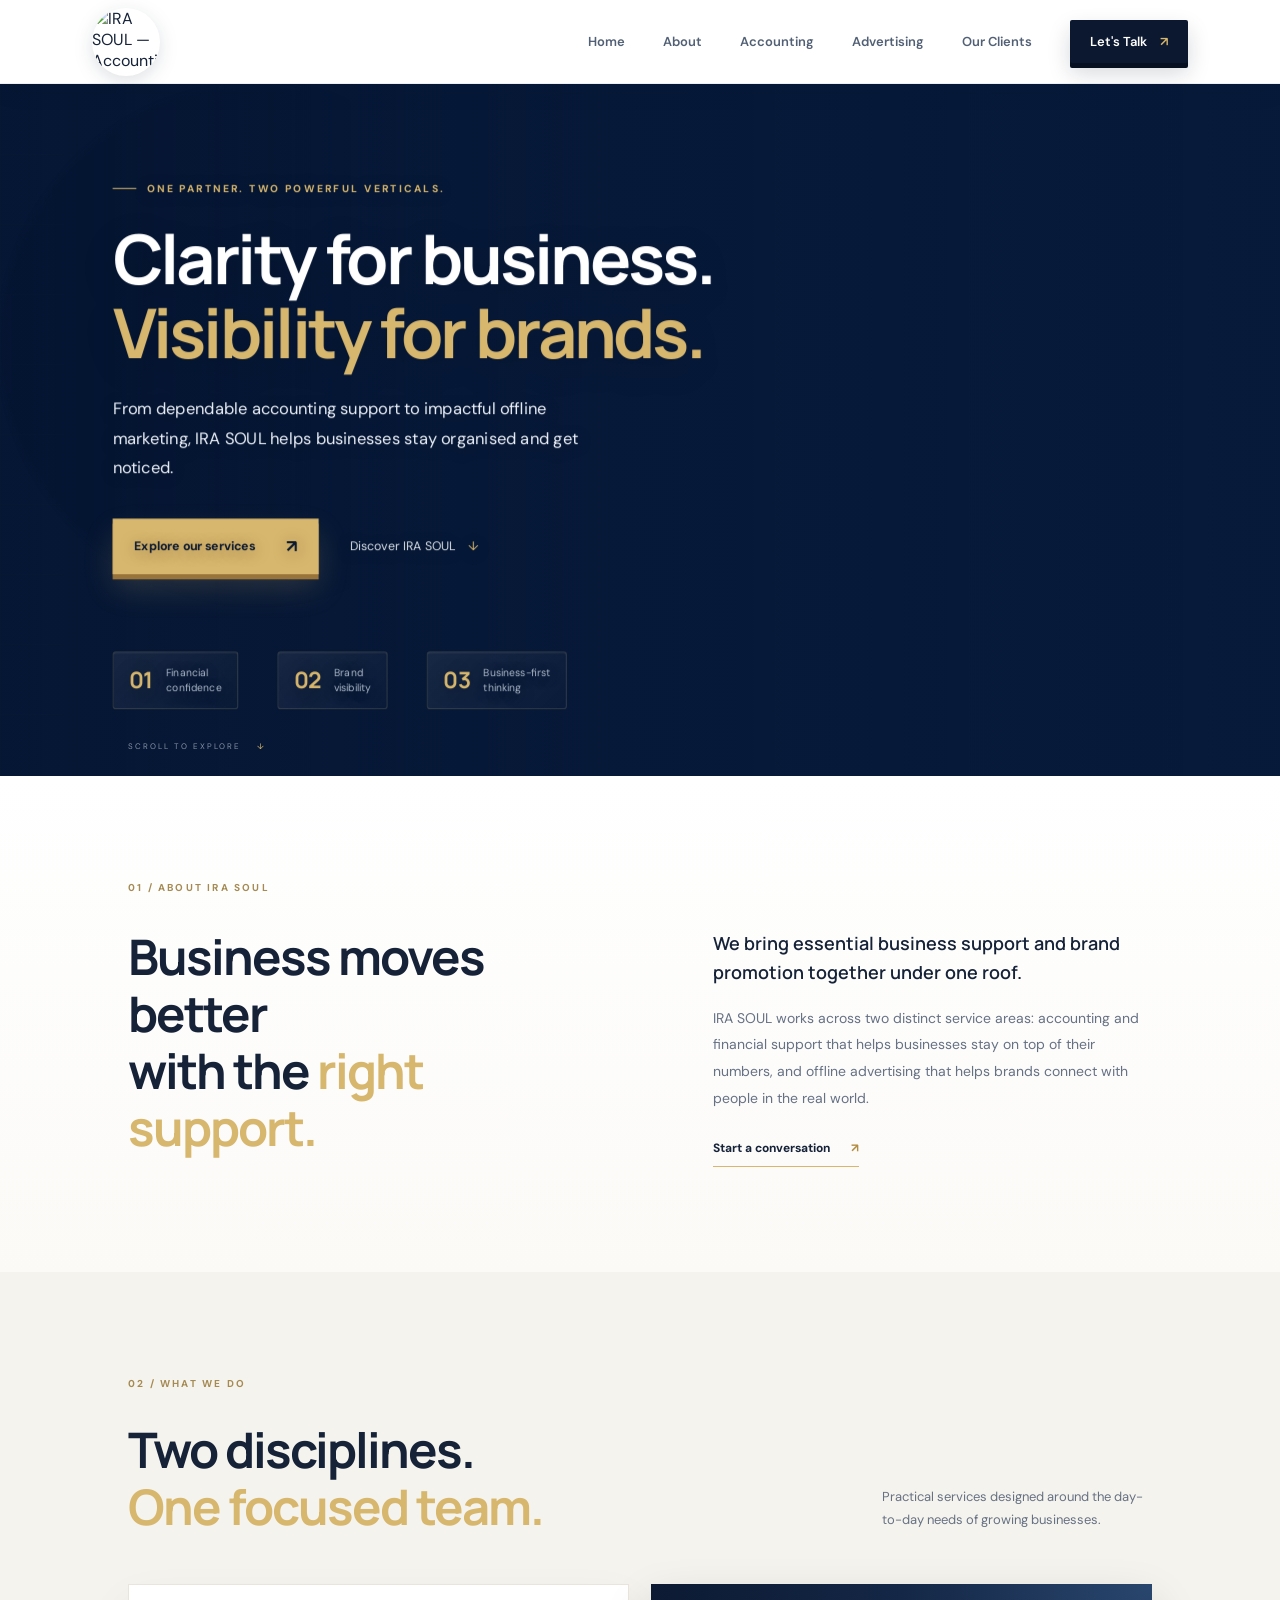
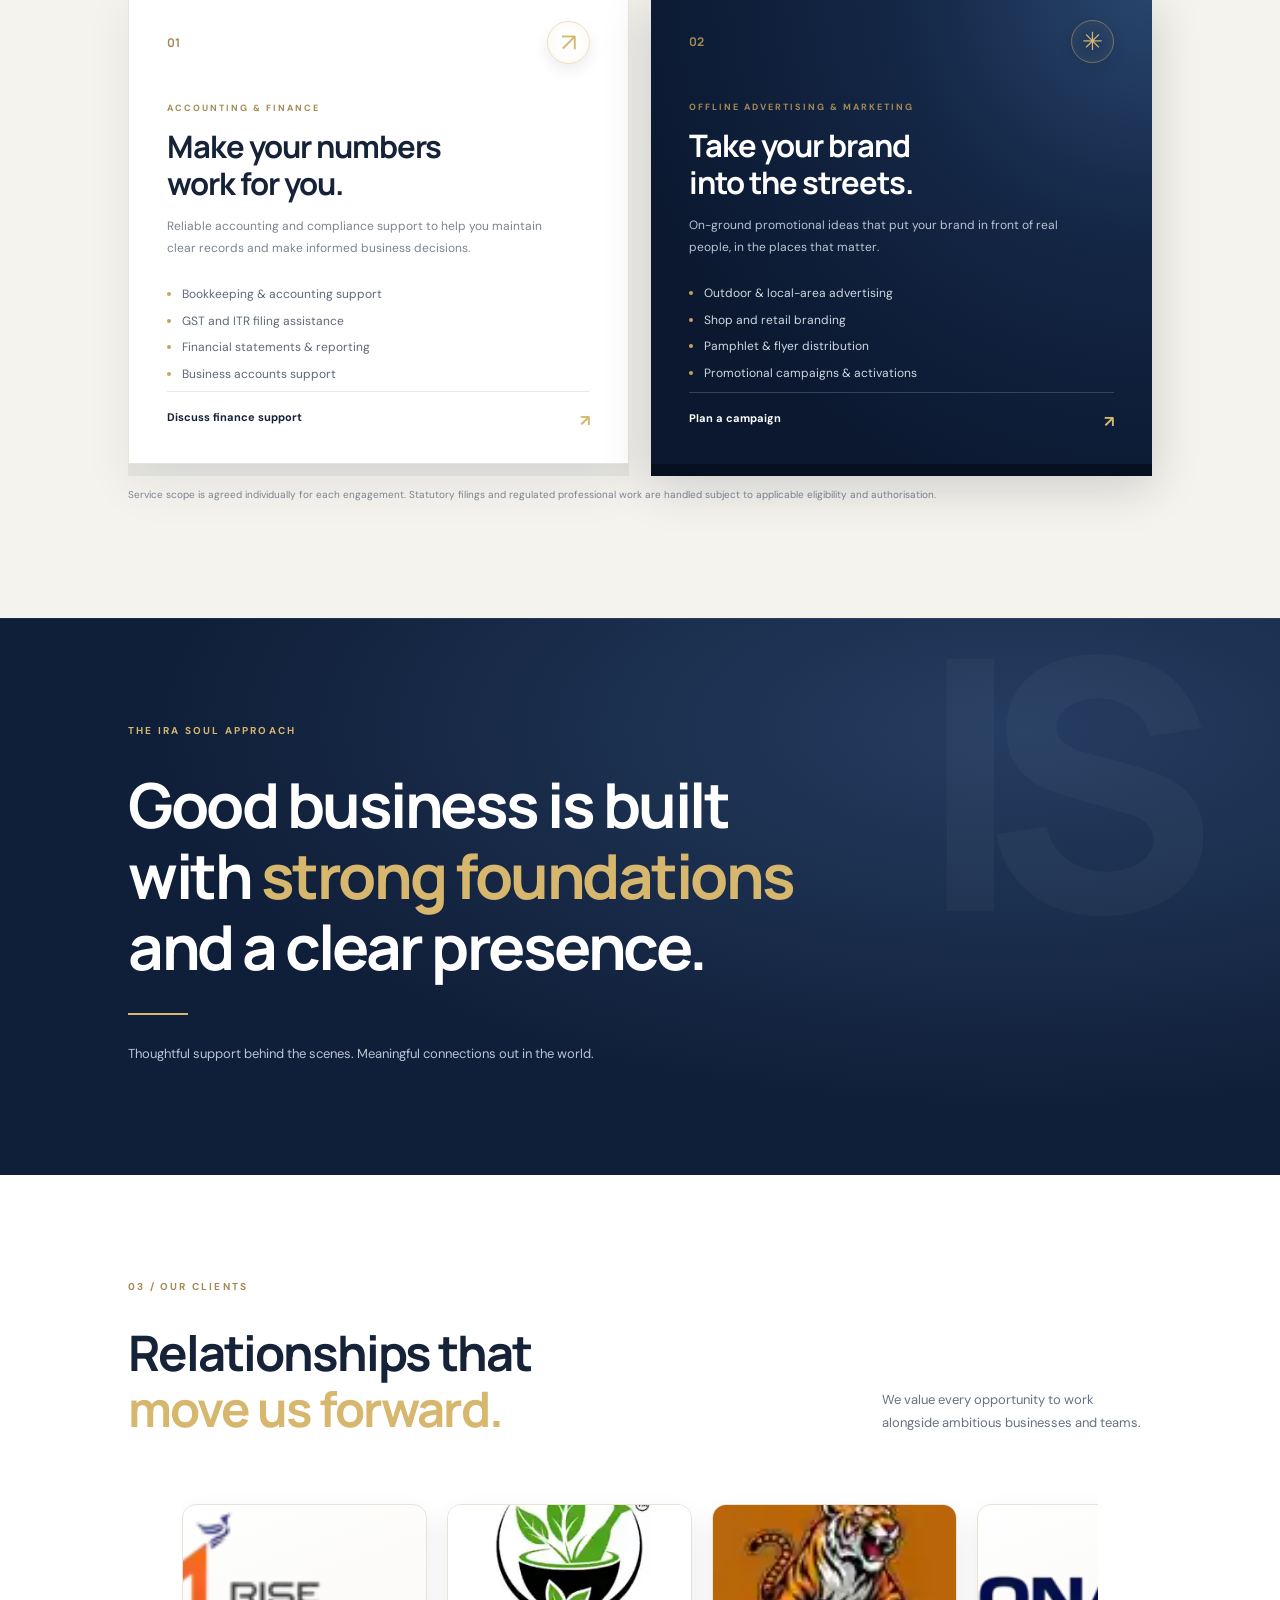
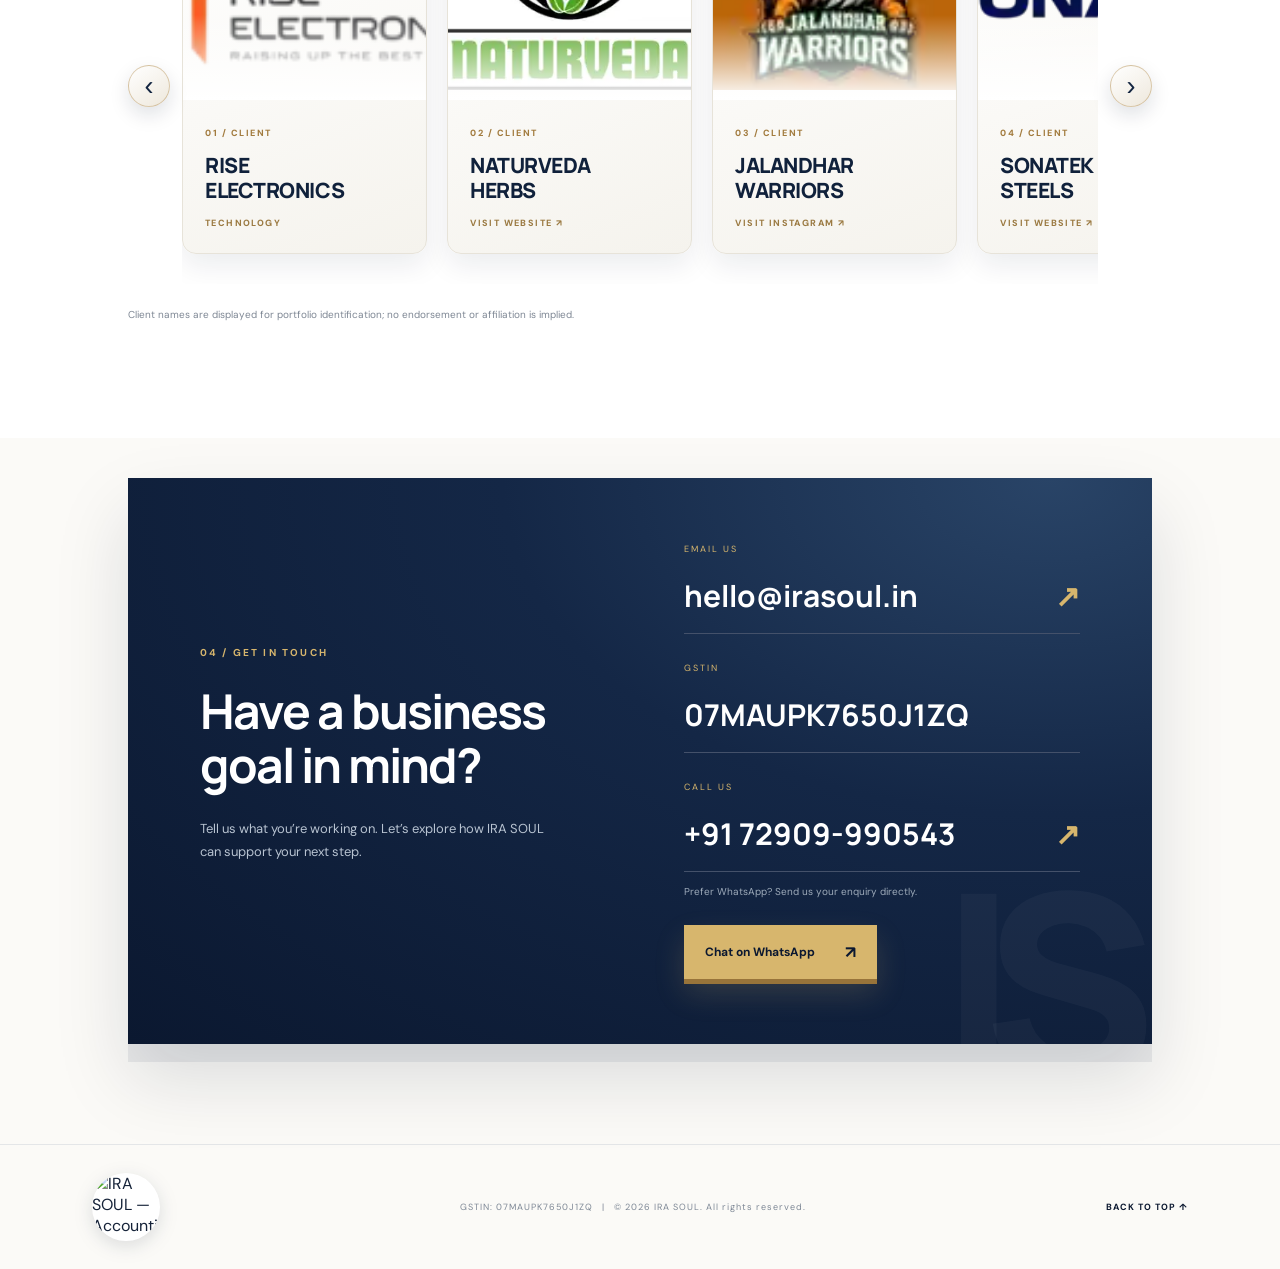
==== commit 42802788: "Display original client logos in portfolio carousel" ====
--- a/index.html
+++ b/index.html
@@ -35,10 +35,10 @@
 <section class="services section" id="services"><div class="section-kicker">02 / WHAT WE DO</div><div class="section-heading"><h2>Two disciplines.<br><em>One focused team.</em></h2><p>Practical services designed around the day-to-day needs of growing businesses.</p></div><div class="service-grid"><article class="service-card finance"><div class="service-top"><span class="service-number">01</span><span class="service-icon">↗</span></div><div class="service-tag">ACCOUNTING & FINANCE</div><h3>Make your numbers<br>work for you.</h3><p>Reliable accounting and compliance support to help you maintain clear records and make informed business decisions.</p><ul><li>Bookkeeping & accounting support</li><li>GST and ITR filing assistance</li><li>Financial statements & reporting</li><li>Business accounts support</li></ul><a href="#contact" class="card-link">Discuss finance support <span>↗</span></a></article><article class="service-card marketing"><div class="service-top"><span class="service-number">02</span><span class="service-icon">✳</span></div><div class="service-tag">OFFLINE ADVERTISING & MARKETING</div><h3>Take your brand<br>into the streets.</h3><p>On-ground promotional ideas that put your brand in front of real people, in the places that matter.</p><ul><li>Outdoor & local-area advertising</li><li>Shop and retail branding</li><li>Pamphlet & flyer distribution</li><li>Promotional campaigns & activations</li></ul><a href="#contact" class="card-link">Plan a campaign <span>↗</span></a></article></div><p class="disclaimer">Service scope is agreed individually for each engagement. Statutory filings and regulated professional work are handled subject to applicable eligibility and authorisation.</p></section>
 <section class="statement"><div class="statement-inner"><span class="section-kicker light">THE IRA SOUL APPROACH</span><h2>Good business is built<br>with <em>strong foundations</em><br>and a clear presence.</h2><div class="statement-line"></div><p>Thoughtful support behind the scenes. Meaningful connections out in the world.</p></div></section>
 <section class="clients section" id="clients"><div class="section-kicker">03 / OUR CLIENTS</div><div class="section-heading"><h2>Relationships that<br><em>move us forward.</em></h2><p>We value every opportunity to work alongside ambitious businesses and teams.</p></div><div class="client-carousel" aria-label="Client portfolio carousel"><button class="carousel-arrow prev" type="button" aria-label="Previous clients">‹</button><div class="client-track" tabindex="0">
-<a class="client-tile" href="#" aria-label="RISE ELECTRONICS"><img loading="lazy" draggable="false" src="https://images.unsplash.com/photo-1519389950473-47ba0277781c?auto=format&fit=crop&w=800&q=85" alt="Modern electronics and technology workspace"><span>01 / CLIENT</span><strong>RISE<br>ELECTRONICS</strong><small>TECHNOLOGY</small></a>
-<a class="client-tile" href="https://naturvedaherbs.in/" target="_blank" rel="noopener"><img loading="lazy" draggable="false" src="https://images.unsplash.com/photo-1501004318641-b39e6451bec6?auto=format&fit=crop&w=800&q=85" alt="Green botanical herbs and plants"><span>02 / CLIENT</span><strong>NATURVEDA<br>HERBS</strong><small>VISIT WEBSITE ↗</small></a>
-<a class="client-tile" href="https://www.instagram.com/jalandhar_warriors_/" target="_blank" rel="noopener"><img loading="lazy" draggable="false" src="https://images.unsplash.com/photo-1460378150801-e2c7b5e9e9f5?auto=format&fit=crop&w=800&q=85" alt="Sports field under stadium lights"><span>03 / CLIENT</span><strong>JALANDHAR<br>WARRIORS</strong><small>VISIT INSTAGRAM ↗</small></a>
-<a class="client-tile" href="https://www.sonateksteels.com/" target="_blank" rel="noopener"><img loading="lazy" draggable="false" src="https://images.unsplash.com/photo-1504917595217-d4dc5ebe6122?auto=format&fit=crop&w=800&q=85" alt="Industrial steel manufacturing facility"><span>04 / CLIENT</span><strong>SONATEK<br>STEELS</strong><small>VISIT WEBSITE ↗</small></a>
+<a class="client-tile" href="#" aria-label="RISE ELECTRONICS"><img class="client-logo-image" loading="lazy" draggable="false" src="/assets/clients/rise-electronics.webp" alt="Modern electronics and technology workspace"><span>01 / CLIENT</span><strong>RISE<br>ELECTRONICS</strong><small>TECHNOLOGY</small></a>
+<a class="client-tile" href="https://naturvedaherbs.in/" target="_blank" rel="noopener"><img class="client-logo-image" loading="lazy" draggable="false" src="/assets/clients/naturveda-herbs.webp" alt="Green botanical herbs and plants"><span>02 / CLIENT</span><strong>NATURVEDA<br>HERBS</strong><small>VISIT WEBSITE ↗</small></a>
+<a class="client-tile" href="https://www.instagram.com/jalandhar_warriors_/" target="_blank" rel="noopener"><img class="client-logo-image" loading="lazy" draggable="false" src="/assets/clients/jalandhar-warriors.webp" alt="Sports field under stadium lights"><span>03 / CLIENT</span><strong>JALANDHAR<br>WARRIORS</strong><small>VISIT INSTAGRAM ↗</small></a>
+<a class="client-tile" href="https://www.sonateksteels.com/" target="_blank" rel="noopener"><img class="client-logo-image" loading="lazy" draggable="false" src="/assets/clients/sonatek-steels.webp" alt="Industrial steel manufacturing facility"><span>04 / CLIENT</span><strong>SONATEK<br>STEELS</strong><small>VISIT WEBSITE ↗</small></a>
 </div><button class="carousel-arrow next" type="button" aria-label="Next clients">›</button></div><p class="client-note">Client names are displayed for portfolio identification; no endorsement or affiliation is implied.</p></section>
 <section class="contact section" id="contact"><div class="contact-panel"><div><div class="section-kicker light">04 / GET IN TOUCH</div><h2>Have a business<br>goal in mind?</h2><p>Tell us what you’re working on. Let’s explore how IRA SOUL can support your next step.</p></div><div class="contact-side"><div class="contact-label">EMAIL US</div><a class="contact-email" href="mailto:hello@irasoul.in">hello@irasoul.in <span>↗</span></a><div class="contact-label" style="margin-top:28px">GSTIN</div><div class="contact-email">07MAUPK7650J1ZQ</div><div class="contact-label" style="margin-top:28px">CALL US</div><a class="contact-email" href="tel:+9172909990543">+91 72909-990543 <span>↗</span></a><p class="contact-hint">Prefer WhatsApp? Send us your enquiry directly.</p><a class="button button-gold" href="https://wa.me/9172909990543?text=Hello%20IRA%20SOUL%2C%20I%20would%20like%20to%20make%20an%20enquiry." target="_blank" rel="noopener">Chat on WhatsApp <span>↗</span></a></div></div></section>
 </main>
--- a/styles.css
+++ b/styles.css
@@ -89,3 +89,23 @@
  .hero-content{max-width:100%}
  .hero-proof{gap:16px;flex-wrap:wrap}
 }
+
+
+/* Premium client image carousel */
+.client-carousel{position:relative;margin-top:18px;padding:0 54px}
+.client-track{display:flex;gap:20px;overflow-x:auto;scroll-snap-type:x mandatory;scroll-behavior:smooth;padding:18px 4px 30px;scrollbar-width:none;cursor:grab;overscroll-behavior-x:contain}
+.client-track::-webkit-scrollbar{display:none}
+.client-track.dragging{cursor:grabbing;scroll-behavior:auto;user-select:none}
+.client-track .client-tile,.client-track .portfolio-card{flex:0 0 clamp(245px,27%,330px);min-height:350px;border:1px solid #e7e3d9;border-radius:14px;overflow:hidden;padding:0 22px 24px;display:flex;flex-direction:column;align-items:flex-start;justify-content:flex-end;gap:14px;position:relative;scroll-snap-align:start;background:linear-gradient(160deg,#fff,#f5f3ed);box-shadow:0 12px 28px rgba(11,24,48,.08);transition:transform .28s,box-shadow .28s}
+.client-track .client-tile:hover,.client-track .portfolio-card:hover{transform:translateY(-7px);box-shadow:0 22px 40px rgba(11,24,48,.15)}
+.client-track .client-tile img,.client-track .portfolio-card img{display:block;width:100%;height:185px;object-fit:cover;position:absolute;top:0;left:0;pointer-events:none;-webkit-user-drag:none}
+.client-track .client-tile:after,.client-track .portfolio-card:after{content:"";position:absolute;left:0;right:0;top:110px;height:85px;background:linear-gradient(transparent,#fff);pointer-events:none}
+.client-track .client-tile>span,.client-track .portfolio-card>span{position:relative;margin-top:185px;color:#a27b3e;font-size:9px;letter-spacing:1.5px;font-weight:800}
+.client-track .client-tile strong,.client-track .portfolio-card h2{position:relative;margin:0;font:800 21px/1.2 Manrope;color:#10213b;letter-spacing:-.5px}
+.client-track .client-tile small,.client-track .portfolio-card small{position:relative;font-size:9px;letter-spacing:1.4px;color:#9b7a42;font-weight:800}
+.carousel-arrow{position:absolute;z-index:2;top:45%;width:42px;height:42px;border:1px solid rgba(176,139,76,.45);border-radius:50%;background:linear-gradient(145deg,#fff,#eee8dc);color:#132541;font-size:27px;line-height:1;box-shadow:0 8px 20px rgba(11,24,48,.13);cursor:pointer;transition:transform .2s,box-shadow .2s}
+.carousel-arrow:hover{transform:translateY(-3px);box-shadow:0 12px 24px rgba(11,24,48,.2)}
+.carousel-arrow.prev{left:0}.carousel-arrow.next{right:0}
+.portfolio-carousel .client-track .portfolio-card{min-height:390px}
+img,.brand-logo{-webkit-user-drag:none;user-select:none;-webkit-user-select:none}
+@media(max-width:650px){.client-carousel{padding:0 34px}.client-track{gap:13px}.client-track .client-tile,.client-track .portfolio-card{flex-basis:82%;min-height:330px}.client-track .client-tile img,.client-track .portfolio-card img{height:170px}.client-track .client-tile>span,.client-track .portfolio-card>span{margin-top:170px}.carousel-arrow{width:34px;height:34px;font-size:22px}}
